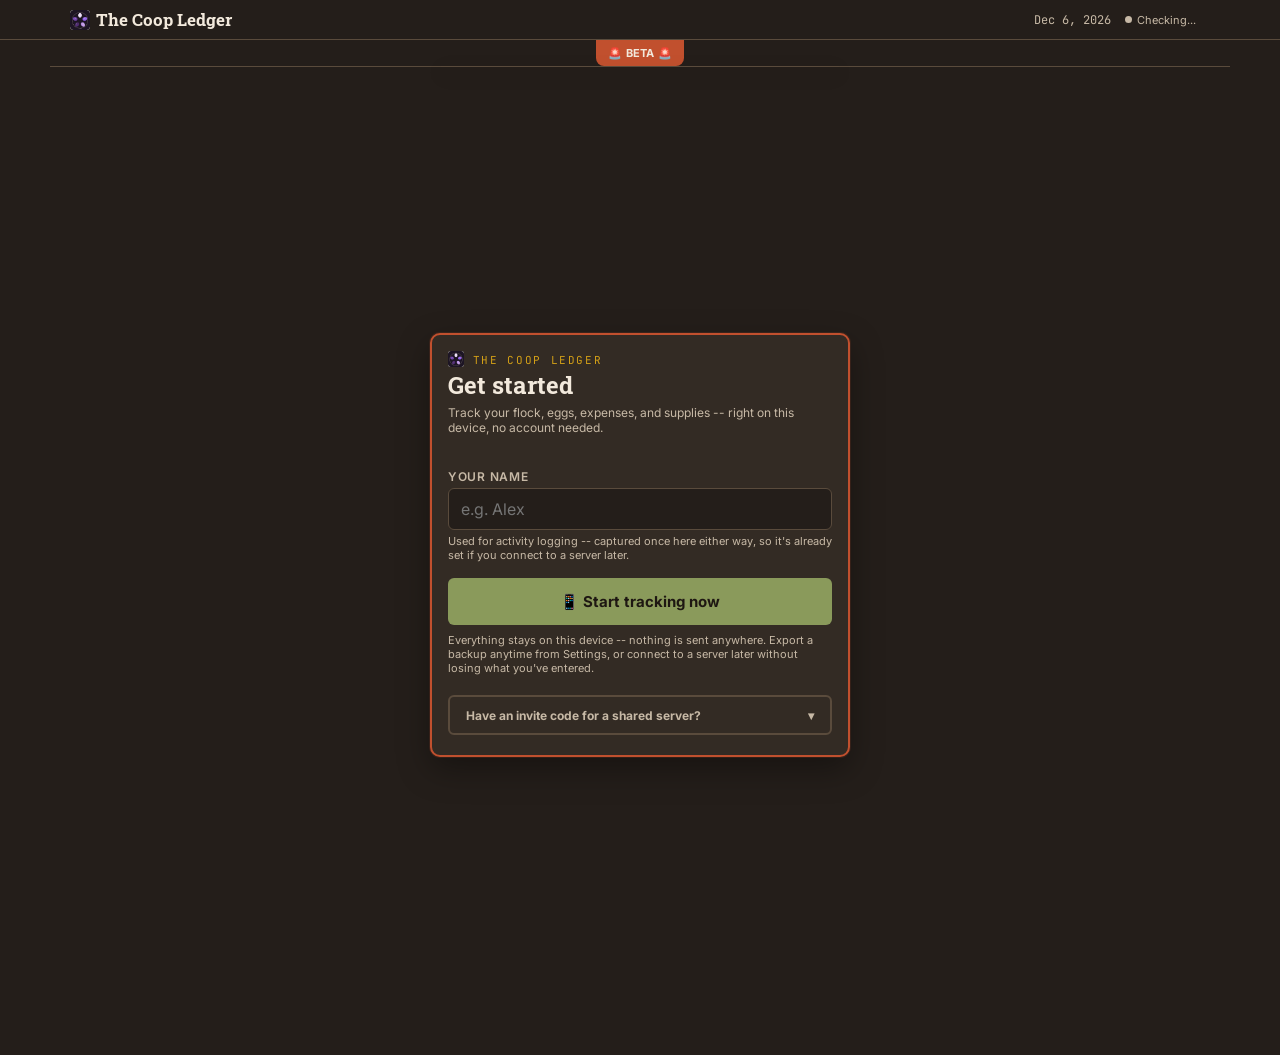
==== static/index.html @ 783aad8e "Logo Change" ====
<!DOCTYPE html>
<html lang="en">
<head>
<meta charset="UTF-8" />
<meta name="viewport" content="width=device-width, initial-scale=1.0, viewport-fit=cover" />
<title>The Coop Ledger</title>
<link rel="manifest" href="manifest.json">
<meta name="theme-color" content="#241E1A">
<meta name="mobile-web-app-capable" content="yes">
<meta name="apple-mobile-web-app-capable" content="yes">
<meta name="apple-mobile-web-app-status-bar-style" content="black-translucent">
<meta name="apple-mobile-web-app-title" content="Coop Ledger">
<link rel="apple-touch-icon" href="icon-192.png">
<link rel="icon" href="icon-192.png">
<link rel="preconnect" href="https://fonts.googleapis.com">
<link href="https://fonts.googleapis.com/css2?family=Roboto+Slab:wght@500;700&family=Inter:wght@400;500;600;700&family=JetBrains+Mono:wght@500;700&display=swap" rel="stylesheet">
<link rel="stylesheet" href="style.css" />
</head>
<body>
  <div class="sticky-header-group">
    <div class="sticky-header-bar">
      <div class="sticky-header-inner">
        <h1 class="sticky-header-title"><img src="logo-inline.png" alt="" width="20" height="20" style="border-radius:4px;vertical-align:-4px;margin-right:2px"> The Coop Ledger</h1>
        <div class="sticky-header-right">
          <div id="todayDate" class="today"></div>
          <div id="connIndicator" class="conn-indicator"><span class="conn-dot"></span><span id="connLabel">Checking...</span></div>
          <div id="syncIndicator" class="sync-indicator" style="display:none"></div>
          <div id="undoRedoSlot"></div>
        </div>
      </div>
    </div>
    <div id="statusBannerSlot"></div>
  </div>
  <div class="wrap">
    <div class="coop-banner">
      <span id="coopHeaderName" class="coop-banner-name">🐔 No coop selected</span>
      <span class="eyebrow" id="eyebrowText"></span>
    </div>

    <nav class="tabs" id="tabs">
      <button data-tab="dashboard" class="tab active"><span class="tab-icon">🐔</span><span class="tab-label">Coop</span></button>
      <button data-tab="flock" class="tab"><span class="tab-icon">🪶</span><span class="tab-label">Flock</span></button>
      <button data-tab="eggs" class="tab"><span class="tab-icon">🥚</span><span class="tab-label">Eggs</span></button>
      <button data-tab="bedding" class="tab"><span class="tab-icon">📦</span><span class="tab-label">Supply</span></button>
      <button data-tab="expenses" class="tab"><span class="tab-icon">💰</span><span class="tab-label">Finances</span></button>
      <button data-tab="settings" class="tab"><span class="tab-icon">⚙️</span><span class="tab-label">Settings</span></button>
    </nav>

    <nav class="settings-subnav" id="settingsSubNav"></nav>

    <main id="panel-dashboard" class="panel"></main>
    <main id="panel-flock" class="panel" style="display:none"></main>
    <main id="panel-eggs" class="panel" style="display:none"></main>
    <main id="panel-expenses" class="panel" style="display:none"></main>
    <main id="panel-bedding" class="panel" style="display:none"></main>
    <main id="panel-settings" class="panel" style="display:none"></main>
  </div>

  <script src="vendor/chart.umd.js"></script>
  <script src="vendor/jszip.min.js"></script>
  <script src="app.js"></script>
</body>
</html>
---- static/style.css ----
:root {
  --bg: #241E1A;
  --surface: #332B24;
  --surface-raised: #3D342B;
  --border: #5A4B3C;
  --text: #F2E9DC;
  --text-dim: #C7B9A6;
  --rust: #C1502E;
  --gold: #D4A017;
  --sage: #8A9A5B;
  --slate: #7A8FA6;
  --danger: #B84C3E;
}

* { box-sizing: border-box; }

body {
  margin: 0;
  background: var(--bg);
  color: var(--text);
  font-family: 'Inter', sans-serif;
}

.wrap { max-width: 1180px; margin: 0 auto; padding: 28px 20px 60px; }

.sticky-header-group { position: sticky; top: 0; z-index: 500; }
.sticky-header-bar {
  background: var(--bg); border-bottom: 1px solid var(--border);
}
.sticky-header-inner {
  max-width: 1180px; margin: 0 auto; padding: 8px 20px;
  display: flex; align-items: center; justify-content: space-between; flex-wrap: wrap; gap: 8px 16px;
}
h1 { font-family: 'Roboto Slab', serif; font-weight: 700; margin: 0; }
.sticky-header-title { font-family: 'Roboto Slab', serif; font-size: 17px; font-weight: 700; margin: 0; }
.sticky-header-right { display: flex; align-items: center; gap: 14px; flex-wrap: wrap; }
.eyebrow { font-family: 'JetBrains Mono', monospace; font-size: 11px; letter-spacing: 0.15em; color: var(--gold); text-transform: uppercase; }
.today { font-family: 'JetBrains Mono', monospace; font-size: 12px; color: var(--text-dim); }
.conn-indicator { display: flex; align-items: center; gap: 5px; font-size: 11px; color: var(--text-dim); }
.conn-dot { width: 7px; height: 7px; border-radius: 50%; background: var(--text-dim); transition: background-color 0.2s; }
.conn-dot.online { background: var(--sage); }
.conn-dot.offline { background: var(--rust); }
.conn-dot.local { background: var(--slate); }
.coop-banner { display: flex; align-items: baseline; gap: 10px; flex-wrap: wrap; margin-bottom: 22px; }
.coop-banner-name { font-family: 'Roboto Slab', serif; font-size: 22px; font-weight: 700; color: var(--gold); }
.coop-pill {
  background: var(--surface); border: 1px solid var(--border); color: var(--text);
  font-family: 'JetBrains Mono', monospace; font-size: 12px; font-weight: 600;
  padding: 6px 12px; border-radius: 20px;
}
.coop-card { background: var(--surface); border: 1px solid var(--border); border-radius: 10px; padding: 16px; }
.coop-card.active { border-color: var(--rust); }

.tabs { display: flex; gap: 6px; margin-bottom: 22px; border-bottom: 1px solid var(--border); flex-wrap: wrap; }
.tab {
  background: transparent; border: none; border-bottom: 3px solid transparent;
  color: var(--text-dim); padding: 10px 16px; font-size: 13px; font-weight: 600;
  cursor: pointer; border-radius: 6px 6px 0 0; font-family: 'Inter', sans-serif;
  display: flex; align-items: center; gap: 6px;
}
.tab-icon { font-size: 15px; line-height: 1; }
.tab.active { background: var(--surface); color: var(--text); border-bottom: 3px solid var(--rust); }

/* Mobile only: turn the tab bar into a fixed bottom nav, native-app style.
   Desktop layout above is untouched. */
@media (max-width: 700px) {
  .wrap { padding-bottom: 100px; } /* keep content clear of the fixed bar */

  .tabs {
    position: fixed;
    left: 0; right: 0; bottom: 0;
    margin-bottom: 0;
    background: var(--surface);
    border-bottom: none;
    border-top: 1px solid var(--border);
    box-shadow: 0 -4px 12px rgba(0,0,0,0.35);
    padding: 8px 4px calc(8px + env(safe-area-inset-bottom));
    gap: 2px;
    z-index: 50;
    justify-content: space-between;
  }

  .tab {
    flex: 1 1 0;
    min-width: 0;
    min-height: 60px;
    border-bottom: none;
    border-radius: 10px;
    padding: 10px 4px;
    flex-direction: column;
    gap: 4px;
    font-size: 10px;
    font-weight: 600;
  }
  .tab-icon { font-size: 22px; }
  .tab.active {
    background: var(--surface-raised);
    border-bottom: none;
    border-top: 3px solid var(--rust);
    color: var(--gold);
  }
  .tab.active .tab-icon { transform: scale(1.08); }

  /* Sub-navs (Coop/Flock/Eggs) stack directly above the main tab bar,
     matching Settings' own sub-nav positioning exactly -- same bottom
     offset, same horizontal-scroll-instead-of-wrap handling, so labels
     like "Year Review" or "All-Time Stats" scroll rather than wrapping to
     a second line and throwing off the fixed height. Compound selector
     (not just .sub-nav-fixed) so this reliably wins over .range-select's
     own base rules regardless of source order -- same specificity, and
     .range-select happens to be defined later in this file, so without
     this the base flex-wrap:wrap and margin-bottom:14px would win instead. */
  .range-select.sub-nav-fixed {
    position: fixed;
    left: 0; right: 0;
    bottom: calc(76px + env(safe-area-inset-bottom));
    margin-bottom: 0;
    background: var(--surface);
    border-top: 1px solid var(--border);
    border-bottom: 1px solid var(--border);
    padding: 12px 10px;
    z-index: 48;
    flex-wrap: nowrap;
    overflow-x: auto;
    -webkit-overflow-scrolling: touch;
  }
}

.card {
  background: var(--surface); border: 1px solid var(--border); border-radius: 10px; padding: 16px;
}
.card-title { font-family: 'Roboto Slab', serif; font-size: 15px; font-weight: 700; margin-bottom: 10px; }

.grid-stats { display: grid; grid-template-columns: repeat(auto-fit, minmax(160px, 1fr)); gap: 12px; }
.grid-stats-2 { display: grid; grid-template-columns: repeat(2, 1fr); gap: 10px; }
.grid-stats-3 { display: grid; grid-template-columns: repeat(3, 1fr); gap: 12px; }
@media (max-width: 640px) { .grid-stats-3 { grid-template-columns: 1fr; } }
@media (max-width: 360px) { .grid-stats-2 { gap: 6px; } .grid-stats-2 .stat { padding: 12px 10px; } }
.grid-2 { display: grid; grid-template-columns: 1.4fr 1fr; gap: 16px; align-items: start; }
.grid-form { display: grid; grid-template-columns: repeat(auto-fit, minmax(140px,1fr)); gap: 12px; }

@media (max-width: 800px) { .grid-2 { grid-template-columns: 1fr; } }

.chart-grid { display: grid; grid-template-columns: repeat(auto-fit, minmax(340px, 1fr)); gap: 16px; align-items: start; }
.chart-box { position: relative; height: 260px; }
.chart-box canvas { width: 100% !important; height: 100% !important; }

.stat {
  background: var(--surface); border: 1px solid var(--border); border-radius: 10px;
  padding: 16px 18px; display: flex; flex-direction: column; gap: 6px; min-width: 0;
  border-left: 4px solid var(--rust);
}
.stat.tone-gold { border-left-color: var(--gold); }
.stat.tone-sage { border-left-color: var(--sage); }
.stat.tone-slate { border-left-color: var(--slate); }
.stat.tone-rust { border-left-color: var(--rust); }
.stat-label { color: var(--text-dim); font-size: 12px; text-transform: uppercase; letter-spacing: 0.08em; }
.stat-value { font-family: 'Roboto Slab', serif; font-size: 26px; font-weight: 700; color: var(--text); line-height: 1; }
.stat-sub { font-size: 12px; color: var(--text-dim); }

.stamp {
  display: inline-block; border: 2px solid var(--sage); color: var(--sage); border-radius: 4px;
  padding: 1px 8px; font-family: 'JetBrains Mono', monospace; font-size: 10px; font-weight: 700;
  letter-spacing: 0.12em; text-transform: uppercase; transform: rotate(-2deg); white-space: nowrap;
}
.stamp.tone-rust { border-color: var(--rust); color: var(--rust); }
.stamp.tone-gold { border-color: var(--gold); color: var(--gold); }
.stamp.tone-slate { border-color: var(--slate); color: var(--slate); }
.stamp.tone-danger { border-color: var(--danger); color: var(--danger); }
.stamp-lg { font-size: 14px; padding: 3px 10px; border-width: 2px; }

.range-select { display: flex; gap: 6px; margin-bottom: 14px; flex-wrap: wrap; }
.range-btn {
  background: var(--surface); border: 1px solid var(--border); color: var(--text-dim);
  padding: 6px 12px; border-radius: 6px; font-size: 12px; cursor: pointer; font-family: 'Inter', sans-serif;
}
.range-btn.active { background: var(--rust); color: #F2E9DC; border-color: var(--rust); font-weight: 700; }

.pill-btn {
  background: var(--surface); border: 1px solid var(--border); color: var(--text);
  padding: 6px 12px; border-radius: 20px; font-size: 12px; cursor: pointer; font-family: 'Inter', sans-serif;
}
.pill-btn:hover { border-color: var(--gold); }
.pill-btn-new { border-style: dashed; color: var(--text-dim); }

.settings-subnav { display: none; gap: 6px; flex-wrap: wrap; margin-bottom: 18px; }
.settings-subnav.visible { display: flex; }
@media (max-width: 700px) {
  .settings-subnav.visible {
    position: fixed;
    left: 0; right: 0;
    bottom: calc(76px + env(safe-area-inset-bottom));
    background: var(--surface);
    border-top: 1px solid var(--border);
    padding: 12px 10px;
    margin-bottom: 0;
    z-index: 48;
    flex-wrap: nowrap;
    overflow-x: auto;
    -webkit-overflow-scrolling: touch;
  }
  .wrap.subnav-open { padding-bottom: 160px; }
}

.coop-icon-select { font-size: 20px; background: var(--surface); border: 1px solid var(--border); border-radius: 6px; padding: 2px 4px; cursor: pointer; }

.form-block { background: var(--surface-raised); border: 1px solid var(--border); border-radius: 10px; padding: 16px; margin-bottom: 16px; }
/* Modal form footers (Save/Delete row): a dashed divider plus real
   breathing room, so it reads as a distinct action area rather than just
   wherever the last field happened to end. */
.modal-actions { display: flex; gap: 8px; flex-wrap: wrap; justify-content: center; margin-top: 20px; padding-top: 16px; border-top: 2px dashed var(--border); }
.photo-crop-frame {
  width: 100%; max-width: 320px; margin: 0 auto; border-radius: 10px;
  border: 2px solid var(--border); background-size: cover; background-repeat: no-repeat;
  cursor: grab; touch-action: none; user-select: none;
}
.photo-crop-frame.dragging { cursor: grabbing; border-color: var(--gold); }
.progress-bar-track { width: 100%; height: 10px; border-radius: 5px; background: var(--bg); border: 1px solid var(--border); overflow: hidden; }
.progress-bar-fill { height: 100%; background: linear-gradient(90deg, var(--rust), var(--gold)); transition: width 0.2s ease; border-radius: 5px; }
.form-head { display: flex; justify-content: space-between; margin-bottom: 12px; font-weight: 700; font-family: 'Roboto Slab', serif; }

label.field { display: flex; flex-direction: column; gap: 4px; font-size: 12px; color: var(--text-dim); }
label.field span { text-transform: uppercase; letter-spacing: 0.06em; font-weight: 600; line-height: 1.3; min-height: 2.6em; display: flex; align-items: flex-end; }
input, select, textarea {
  background: var(--bg); border: 1px solid var(--border); border-radius: 6px; padding: 10px 12px;
  color: var(--text); font-size: 16px; font-family: 'Inter', sans-serif; outline: none; width: 100%;
}
textarea { min-height: 60px; resize: vertical; }
input[type="range"] {
  -webkit-appearance: none; appearance: none;
  width: 100%; height: 6px; border-radius: 3px;
  background: var(--border); outline: none; cursor: pointer; margin: 10px 0;
}
input[type="range"]::-webkit-slider-thumb {
  -webkit-appearance: none; appearance: none;
  width: 22px; height: 22px; border-radius: 50%;
  background: var(--gold); cursor: pointer; border: 2px solid #1E1712;
  box-shadow: 0 1px 4px rgba(0,0,0,0.4);
}
input[type="range"]::-moz-range-thumb {
  width: 22px; height: 22px; border-radius: 50%;
  background: var(--gold); cursor: pointer; border: 2px solid #1E1712;
  box-shadow: 0 1px 4px rgba(0,0,0,0.4);
}
input[type="range"]::-moz-range-track { background: var(--border); height: 6px; border-radius: 3px; }

.btn {
  background: var(--gold); color: #1E1712; border: 2px solid transparent; border-radius: 6px; padding: 10px 16px;
  font-size: 13px; font-weight: 700; cursor: pointer; display: inline-flex; align-items: center; gap: 6px;
  font-family: 'Inter', sans-serif; min-height: 40px; transition: border-color 0.15s, filter 0.1s;
}
/* Gold-on-gold would make hover/click borders invisible, so gold buttons get
   their own feedback: a warm cream border on hover, a darkening dip on click. */
.btn:hover { border-color: #F2E9DC; }
.btn:active { filter: brightness(0.8); }
.btn:disabled { opacity: 0.4; cursor: not-allowed; filter: none; }
.btn.ghost { background: transparent; color: var(--text-dim); border: 2px solid var(--border); }
.btn.ghost:hover { border-color: var(--gold); color: var(--text); }
.btn.ghost:active { background: var(--gold); color: #1E1712; border-color: var(--gold); }
.btn.small { padding: 8px 12px; font-size: 12px; min-height: 34px; }

/* Semantic button colors: gold (default, above) = add something new; sage =
   confirm/save; rust = close/cancel/delete. Text color is chosen per
   background for contrast, not uniformly -- white reads well on rust, but
   fails contrast on gold/sage (both too light for white text to sit on). */
.btn-confirm { background: var(--sage); color: #1E1712; }
.btn-confirm:hover { border-color: var(--gold); }
.btn-confirm:active { background: var(--gold); }
.btn-close { background: var(--rust); color: #F2E9DC; }
.btn-close:hover { border-color: var(--gold); }
.btn-close:active { background: var(--gold); color: #1E1712; }

.icon-btn { background: transparent; border: 2px solid transparent; cursor: pointer; color: var(--text-dim); padding: 8px 10px; border-radius: 4px; font-size: 15px; min-width: 38px; min-height: 38px; }
.icon-btn:disabled { opacity: 0.3; cursor: not-allowed; }
.icon-btn:hover { color: var(--text); background: #5A4B3C55; border-color: var(--gold); }
.icon-btn:active { background: var(--gold); color: #1E1712; }
.icon-btn-close { background: var(--rust); color: #F2E9DC; }
.icon-btn-close:hover { border-color: var(--gold); }
.icon-btn-close:active { background: var(--gold); color: #1E1712; }

/* Finance period nav: compact selects instead of the global
   input/select/textarea width:100% default, and a visibly-bordered
   variant of .icon-btn so prev/next don't look like empty space until
   hovered -- scoped here rather than changed on .icon-btn itself, since
   that class is also used elsewhere as a deliberately subtle inline
   action (delete/edit icons, etc). */
.period-select { width: auto; min-width: 62px; max-width: 92px; padding: 8px 8px; font-size: 14px; }
.icon-btn-period { border-color: var(--border); background: var(--surface-raised); }
.icon-btn-period:hover { border-color: var(--gold); }

.confirm-overlay {
  position: fixed; inset: 0; background: rgba(0,0,0,0.6); z-index: 1000;
  display: flex; align-items: center; justify-content: center; padding: 20px;
}
.confirm-modal {
  background: var(--surface-raised); border: 1px solid var(--border); border-radius: 10px;
  padding: 20px; max-width: 380px; width: 100%; box-shadow: 0 10px 40px rgba(0,0,0,0.5);
}
.confirm-message { font-size: 14px; color: var(--text); margin-bottom: 18px; line-height: 1.5; }
.confirm-actions { display: flex; gap: 8px; justify-content: flex-end; }

.toast-container {
  position: fixed; top: 16px; left: 50%; transform: translateX(-50%); z-index: 2000;
  display: flex; flex-direction: column; gap: 8px; align-items: center;
  pointer-events: none; max-width: calc(100vw - 32px);
}
.toast {
  background: var(--surface-raised); border-left: 4px solid var(--slate); color: var(--text);
  padding: 12px 16px; border-radius: 8px; font-size: 13px; font-weight: 600;
  box-shadow: 0 6px 20px rgba(0,0,0,0.45); opacity: 0; transform: translateY(-10px);
  transition: opacity 0.25s ease, transform 0.25s ease; max-width: 300px;
}
.toast-visible { opacity: 1; transform: translateY(0); }
.toast-create { border-left-color: var(--sage); }
.toast-update { border-left-color: var(--slate); }
.toast-delete { border-left-color: var(--rust); }

.install-banner {
  background: var(--surface-raised); border: 1px solid var(--gold); border-radius: 10px;
  padding: 12px 14px; margin-bottom: 16px; display: flex; align-items: center; justify-content: space-between;
  gap: 10px; font-size: 13px; flex-wrap: wrap;
}

table { border-collapse: collapse; width: 100%; }
th { text-align: left; font-size: 11px; text-transform: uppercase; letter-spacing: 0.07em; color: var(--text-dim); padding: 8px 10px; border-bottom: 1px solid var(--border); }
td { padding: 10px; border-bottom: 1px solid #5A4B3C30; font-size: 13px; }
tr:hover td { background: var(--surface-raised); }
.group-row td { background: #3D342B55; border-bottom: 1px solid var(--border); }
.group-row:hover td { background: var(--surface-raised); }
.nested-row td { background: transparent; }
.nested-row:hover td { background: var(--surface-raised); }

.table-wrap { background: var(--surface); border: 1px solid var(--border); border-radius: 10px; overflow: auto; }

.flock-section-header { font-family: 'Roboto Slab', serif; font-weight: 700; font-size: 15px; margin: 4px 0 2px; grid-column: 1 / -1; }
.flock-grid { display: grid; grid-template-columns: repeat(auto-fill, minmax(175px, 1fr)); gap: 12px; margin-bottom: 18px; }
.flock-card {
  background: var(--surface); border: 1px solid var(--border); border-radius: 10px; overflow: hidden;
  cursor: pointer; position: relative; display: flex; flex-direction: column;
}
.flock-card.custom-color { border-width: 3px; }
.flock-card-group-open { border-color: var(--gold) !important; box-shadow: 0 0 0 2px color-mix(in srgb, var(--gold) 35%, transparent), 0 0 14px color-mix(in srgb, var(--gold) 45%, transparent); }
.flock-card.selected { outline: 2px solid var(--rust); }
.flock-card-photo { position: relative; width: 100%; aspect-ratio: 1 / 1; background: var(--surface-raised); display: flex; align-items: center; justify-content: center; font-size: 30px; overflow: hidden; }
.flock-card-photo img { width: 100%; height: 100%; object-fit: cover; }
.flock-card-status-badge {
  position: absolute; top: 6px; right: 6px; z-index: 2; transform: rotate(3deg);
  box-shadow: 0 2px 5px rgba(0,0,0,0.4);
}
.flock-card-countdown-badge {
  position: absolute; bottom: 6px; left: 50%; transform: translateX(-50%) rotate(-2deg); z-index: 2;
}
.flock-card-countdown-badge .stamp { box-shadow: 0 2px 5px rgba(0,0,0,0.4); }
.stamp.stamp-on-photo.tone-sage { background: var(--sage); color: #1E1712; border-color: #1E1712; }
.stamp.stamp-on-photo.tone-rust { background: var(--rust); color: #F2E9DC; border-color: #F2E9DC; }
.stamp.stamp-on-photo.tone-gold { background: var(--gold); color: #1E1712; border-color: #1E1712; }
.stamp.stamp-on-photo.tone-slate { background: var(--slate); color: #1E1712; border-color: #1E1712; }
.stamp.stamp-on-photo.tone-danger { background: var(--danger); color: #F2E9DC; border-color: #F2E9DC; }
.flock-card-harvest-badge {
  position: absolute; bottom: 0; left: 0; right: 0; z-index: 2;
  background: rgba(30,23,18,0.72); color: #F2E9DC; font-size: 10px; font-weight: 700;
  text-align: center; padding: 3px 4px; letter-spacing: 0.03em;
}
.flock-card-check { position: absolute; top: 6px; left: 6px; width: 20px; height: 20px; z-index: 2; }
.card-selected { outline: 3px solid var(--gold); outline-offset: -1px; }
.list-card-check { flex: 0 0 auto; width: 20px; height: 20px; margin-top: 2px; cursor: pointer; }
.egg-grid { display: flex; flex-wrap: wrap; gap: 8px; margin-top: 10px; }
.egg-tile {
  width: 46px; height: 46px; border-radius: 50%; border: 1px solid var(--border);
  font-size: 22px; display: flex; align-items: center; justify-content: center;
  cursor: pointer; padding: 0; transition: transform 0.1s;
}
.egg-tile:hover { transform: scale(1.1); }
.flock-group-badge { position: absolute; bottom: 6px; right: 6px; z-index: 2; transform: rotate(3deg); }
.flock-card-info { padding: 8px 10px; display: flex; flex-direction: column; align-items: center; text-align: center; gap: 3px; flex: 1; }
.flock-card-name { font-family: 'Roboto Slab', serif; font-weight: 700; font-size: 16px; white-space: nowrap; overflow: hidden; text-overflow: ellipsis; max-width: 100%; color: var(--text); }
.flock-card-name-ribbon {
  display: block; width: calc(100% + 20px);
  margin: 0 -10px 4px; padding: 6px 10px;
  box-sizing: border-box; text-align: center;
}
.flock-card-breed { font-size: 11px; color: var(--gold); font-weight: 600; white-space: nowrap; overflow: hidden; text-overflow: ellipsis; max-width: 100%; }
.flock-card-sub { font-size: 11px; color: var(--text-dim); white-space: nowrap; overflow: hidden; text-overflow: ellipsis; max-width: 100%; }
.flock-card-actions { display: flex; justify-content: flex-end; gap: 2px; padding: 0 4px 4px; }

.list-stack { display: flex; flex-direction: column; gap: 8px; }
.list-stack-timeline { position: relative; padding-right: 104px; margin-right: 4px; }
.list-stack-timeline::before {
  content: ""; position: absolute; top: 0; bottom: 0; right: 86px; border-right: 2px dotted var(--border);
}
.list-stack-timeline .list-card { position: relative; }
.list-stack-timeline .list-card::before {
  content: ""; position: absolute; right: -16px; top: 50%; transform: translateY(-50%); width: 8px; height: 8px; border-radius: 50%;
  background: var(--gold); border: 2px solid var(--bg);
}
.timeline-total {
  position: absolute; right: -100px; top: 50%; transform: translateY(-50%) rotate(-2deg); width: 76px; text-align: center;
  display: inline-block; border: 2px solid var(--gold); border-radius: 4px; padding: 2px 4px; box-sizing: border-box;
  font-family: 'JetBrains Mono', monospace; font-size: 12px; font-weight: 700; color: var(--gold);
  white-space: nowrap; overflow: hidden; text-overflow: ellipsis;
}

.supply-columns { display: grid; grid-template-columns: 1fr 1fr; gap: 24px; align-items: start; }
@media (max-width: 640px) { .supply-columns { grid-template-columns: 1fr; gap: 22px; } }
.supply-grid { display: flex; flex-direction: column; gap: 8px; margin-bottom: 18px; }
.supply-card { background: var(--surface); border: 1px solid var(--border); border-radius: 10px; overflow: hidden; display: flex; flex-direction: column; padding: 12px 14px 10px; gap: 4px; position: relative; }
.supply-card-check { position: absolute; top: 6px; left: 6px; width: 20px; height: 20px; z-index: 3; }
.supply-card-header-bar {
  display: block; width: calc(100% + 28px);
  margin: -12px -14px 4px; padding: 8px 14px 6px;
  box-sizing: border-box; text-align: center; border-radius: 9px 9px 0 0;
}
.supply-card-header-name { font-family: 'Roboto Slab', serif; font-weight: 700; font-size: 14px; white-space: nowrap; overflow: hidden; text-overflow: ellipsis; padding: 0 30px; box-sizing: border-box; }
.supply-card-header-sub { font-size: 11px; font-weight: 600; opacity: 0.85; margin-top: 1px; white-space: nowrap; overflow: hidden; text-overflow: ellipsis; padding: 0 30px; box-sizing: border-box; }
.supply-bag-visual {
  width: 100%; aspect-ratio: 3 / 4; position: relative; margin: 6px 0;
  background: var(--bg); border: 2px solid var(--border); border-radius: 8px;
  overflow: hidden; cursor: pointer;
}
/* Photo bags: full color where product remains, greyscale + red diagonal
   dashes where it's been used up -- the reverse of dashing the whole
   thing regardless of how full it is. Three stacked layers rather than
   one, because a CSS filter on an element also grayscales its children
   with no way to opt a child back out of it -- so the greyscale photo,
   the dash pattern, and the full-color reveal all need to be independent
   siblings, not nested. */
.supply-bag-grey-base {
  position: absolute; inset: 0;
  background-size: cover; background-position: center;
  filter: grayscale(100%);
}
.supply-bag-dash-overlay {
  position: absolute; inset: 0; opacity: 0.6;
  background-image: repeating-linear-gradient(135deg, var(--rust) 0px, var(--rust) 2px, transparent 2px, transparent 9px);
}
.supply-bag-color-reveal {
  position: absolute; inset: 0;
  background-size: cover; background-position: center;
  transition: clip-path 0.35s ease;
}
.supply-mini-bag-grid { display: grid; grid-template-columns: repeat(2, 1fr); gap: 8px; margin: 10px 0; padding: 0 6px; cursor: pointer; }
.supply-mini-bag {
  width: 100%; aspect-ratio: 3 / 4; position: relative;
  border-radius: 6px; border: 1px solid rgba(0,0,0,0.25);
}
.supply-mini-bag-more { grid-column: 1 / -1; text-align: center; font-size: 12px; font-weight: 700; color: var(--text-dim); margin-top: 2px; }
.supply-bag-fill { position: absolute; bottom: 0; left: 0; right: 0; transition: height 0.35s ease, background-color 0.35s ease, border-color 0.35s ease; }
.supply-card-meta { font-size: 11px; }
.supply-status-label { font-size: 11px; font-weight: 700; text-transform: uppercase; letter-spacing: 0.08em; margin-bottom: 2px; }
.fullness-pills { display: flex; gap: 4px; }
.fullness-pill {
  width: 28px; height: 28px; border-radius: 50%; border: 1px solid var(--border);
  background: var(--surface-raised); color: var(--text-dim); font-size: 14px; line-height: 1;
  display: flex; align-items: center; justify-content: center; cursor: pointer; padding: 0;
  transition: transform 0.12s ease, background-color 0.12s ease, color 0.12s ease;
}
.fullness-pill:active { transform: scale(0.88); }
.fullness-pill.active { background: var(--pill-tone); color: #1E1712; border-color: var(--pill-tone); font-weight: 700; }
@media (hover: hover) { .fullness-pill:not(.active):hover { border-color: var(--pill-tone); color: var(--text); } }
.supply-stamp-row { text-align: center; margin: 2px 0; }
.supply-card-footer { display: flex; justify-content: space-between; align-items: center; margin-top: 4px; }
.product-picker-row { display: flex; gap: 8px; overflow-x: auto; padding: 4px 2px 8px; align-items: flex-start; }
.product-brand-group { border: 2px dotted var(--border); border-radius: 8px; padding: 6px; flex: 0 0 auto; }
.product-brand-group-label { font-size: 10px; font-weight: 700; text-transform: uppercase; letter-spacing: 0.05em; color: var(--text-dim); margin-bottom: 4px; text-align: center; white-space: nowrap; }
.product-brand-group-items { display: flex; gap: 8px; }
.product-picker-item { flex: 0 0 auto; width: 104px; cursor: pointer; text-align: center; border: 2px solid transparent; border-radius: 8px; padding: 3px; box-sizing: border-box; position: relative; }
.product-picker-item.selected { border-color: var(--gold); background: color-mix(in srgb, var(--gold) 12%, transparent); }
.product-picker-remove {
  position: absolute; top: -4px; right: -4px; width: 16px; height: 16px; border-radius: 50%;
  background: var(--danger); color: #F2E9DC; font-size: 10px; line-height: 16px; text-align: center;
  cursor: pointer; z-index: 2;
}
.product-picker-edit {
  position: absolute; top: -4px; left: -4px; width: 16px; height: 16px; border-radius: 50%;
  background: var(--slate); color: #F2E9DC; font-size: 9px; line-height: 16px; text-align: center;
  cursor: pointer; z-index: 2;
}
.product-picker-thumb { width: 56px; height: 56px; border-radius: 6px; overflow: hidden; background: var(--surface-raised); display: flex; align-items: center; justify-content: center; font-size: 22px; margin: 0 auto; }
.product-picker-thumb img { width: 100%; height: 100%; object-fit: cover; }
.product-picker-label { font-size: 10.5px; margin-top: 3px; line-height: 1.25; white-space: normal; }
.product-picker-new { flex: 0 0 auto; width: 84px; cursor: pointer; text-align: center; }
.product-picker-new .product-picker-thumb { border: 2px dashed var(--border); background: transparent; color: var(--text-dim); }
.supply-open-one-btn {
  position: relative; overflow: hidden; width: 100%; margin-top: 8px;
  padding: 10px 12px; text-align: center; cursor: pointer; box-sizing: border-box;
  background: var(--surface-raised); border: 2px dashed var(--border); border-radius: 6px;
  font-weight: 700; color: var(--text); font-family: 'Roboto Slab', serif; font-size: 13px;
  transition: border-color 0.2s ease;
}
.supply-open-one-btn:hover { border-color: var(--gold); }
.supply-open-one-btn::before {
  /* folded-corner "dog-ear" in the top-right, using the classic diagonal border-triangle trick */
  content: ""; position: absolute; top: 0; right: 0; width: 0; height: 0;
  border-style: solid; border-width: 0 0 0 0;
  border-color: transparent var(--fold-color, var(--bg)) transparent transparent;
  filter: drop-shadow(-1px 1px 2px rgba(0,0,0,0.3));
  transition: border-width 0.25s ease;
}
.supply-open-one-btn:hover::before { border-width: 0 20px 20px 0; }
.supply-open-one-btn.tearing::before { animation: supplyTearFold 0.4s ease forwards; }
@keyframes supplyTearFold {
  0% { border-width: 0 20px 20px 0; }
  100% { border-width: 0 320px 320px 0; }
}
.list-card {
  background: var(--surface); border: 1px solid var(--border); border-radius: 10px;
  padding: 12px 14px; display: flex; align-items: flex-start; justify-content: space-between; gap: 10px;
}
.list-card.tone-rust { border-left: 4px solid var(--rust); }
.list-card.tone-gold { border-left: 4px solid var(--gold); }
.list-card.tone-sage { border-left: 4px solid var(--sage); }
.list-card.tone-slate { border-left: 4px solid var(--slate); }
.list-card.tone-danger { border-left: 4px solid var(--danger); }
.list-card-main { display: flex; flex-direction: column; gap: 6px; min-width: 0; flex: 1; }
.list-card-desc { font-size: 13px; overflow-wrap: anywhere; }
.list-card-side { display: flex; flex-direction: column; align-items: flex-end; gap: 6px; flex: 0 0 auto; }
.list-card-amount { font-family: 'JetBrains Mono', monospace; font-weight: 700; white-space: nowrap; text-align: right; }

.empty { color: var(--text-dim); font-size: 13px; padding: 30px 0; text-align: center; }
.note-box { background: var(--surface); border: 1px dashed var(--border); border-radius: 8px; padding: 10px 14px; font-size: 12px; color: var(--text-dim); }
.mono { font-family: 'JetBrains Mono', monospace; }
.dim { color: var(--text-dim); }
.section-gap { display: flex; flex-direction: column; gap: 22px; }
.toolbar { display: flex; justify-content: space-between; align-items: center; margin-bottom: 14px; flex-wrap: wrap; gap: 10px; }

#statusBannerSlot:not(:empty) {
  border-bottom: 1px solid var(--border);
  display: grid; grid-template-columns: 1fr auto 1fr; align-items: start; gap: 8px;
  max-width: 1180px; margin: 0 auto; padding: 0 20px;
}
.status-banner-inner { display: contents; }
.local-only-badge, .server-version-badge { grid-column: 1; justify-self: start; }
.beta-status-badge-wrap { grid-column: 2; justify-self: center; }

.local-only-badge {
  display: inline-flex; align-items: center; gap: 6px;
  background: var(--gold); color: #1E1712;
  font-size: 11px; font-weight: 700; line-height: 1.3;
  padding: 6px 12px; border-radius: 0 0 8px 8px;
  cursor: pointer;
}
.local-only-badge-overdue { background: var(--rust); color: #F2E9DC; animation: local-only-pulse 2.2s ease-in-out infinite; }
@keyframes local-only-pulse { 0%, 100% { box-shadow: 0 2px 6px rgba(0,0,0,0.3); } 50% { box-shadow: 0 2px 12px rgba(193,80,46,0.7); } }
.local-only-badge-sub {
  font-size: 9px; font-weight: 600; opacity: 0.8;
  text-transform: uppercase; letter-spacing: 0.03em;
}

.server-version-badge {
  display: inline-flex; align-items: center; gap: 6px;
  background: var(--rust); color: #F2E9DC;
  font-size: 11px; font-weight: 700; line-height: 1.3;
  padding: 6px 12px; border-radius: 0 0 8px 8px;
  cursor: pointer;
  animation: local-only-pulse 2.2s ease-in-out infinite;
}
.server-version-badge-sub {
  font-size: 9px; font-weight: 600; opacity: 0.85;
  text-transform: uppercase; letter-spacing: 0.03em;
}

.sync-indicator {
  display: flex; align-items: center; gap: 5px; font-size: 11px; color: var(--gold);
  font-family: 'JetBrains Mono', monospace;
}
.sync-indicator-spin { display: inline-block; animation: sync-spin 1s linear infinite; }
@keyframes sync-spin { from { transform: rotate(0deg); } to { transform: rotate(360deg); } }

.undo-redo-bar {
  display: flex; gap: 2px;
}
.undo-redo-bar button {
  background: transparent; border: none; color: var(--text); font-size: 17px;
  width: 30px; height: 30px; border-radius: 6px; cursor: pointer;
  display: flex; align-items: center; justify-content: center;
}
.undo-redo-bar button:hover:not(:disabled) { background: var(--surface); }
.undo-redo-bar button:disabled { color: var(--border); cursor: default; }

.photo-lightbox-overlay {
  position: fixed; inset: 0; background: rgba(0,0,0,0.85); z-index: 2000;
  display: flex; align-items: center; justify-content: center; padding: 24px;
  cursor: zoom-out;
}
.photo-lightbox-img { max-width: 100%; max-height: 100%; border-radius: 8px; box-shadow: 0 8px 32px rgba(0,0,0,0.5); cursor: default; }
.photo-lightbox-close { position: fixed; top: 16px; right: 16px; background: rgba(0,0,0,0.55); color: #F2E9DC; z-index: 2001; }
.photo-lightbox-reposition { position: fixed; top: 16px; right: 60px; background: rgba(0,0,0,0.55); color: #F2E9DC; z-index: 2001; }

/* ---------- shared modal / bottom sheet ---------- */

.modal-overlay {
  position: fixed; inset: 0; z-index: 1000;
  background: rgba(0,0,0,0.55);
  display: flex; align-items: flex-end; justify-content: center;
  opacity: 0; pointer-events: none; transition: opacity 0.25s ease;
}
.modal-overlay.open { opacity: 1; pointer-events: auto; }
.modal-panel {
  background: var(--surface); border: 1px solid var(--border); border-bottom: none;
  width: 100%; max-height: 88vh; overflow-y: auto; position: relative;
  border-radius: 16px 16px 0 0;
  padding: 26px 16px calc(20px + env(safe-area-inset-bottom));
  transform: translateY(100%);
  transition: transform 0.3s cubic-bezier(0.32, 0.72, 0, 1);
}
.modal-panel.modal-panel-large { max-height: 94vh; }
.modal-overlay.open .modal-panel { transform: translateY(0); }
/* Drag-handle indicator -- purely visual, there's no actual drag-to-dismiss
   gesture, but it signals "sheet" at a glance the way a close button alone
   doesn't on mobile. */
.modal-panel::before {
  content: ""; position: absolute; top: 10px; left: 50%; transform: translateX(-50%);
  width: 36px; height: 4px; background: var(--border); border-radius: 2px;
}
.modal-close {
  position: absolute; top: 10px; right: 10px; z-index: 2;
  background: var(--surface-raised); border: 1px solid var(--border); border-radius: 50%;
  width: 32px; height: 32px; display: flex; align-items: center; justify-content: center;
  cursor: pointer; color: var(--text-dim); font-size: 15px; padding: 0;
}
.modal-close:hover { color: var(--text); border-color: var(--gold); }
.modal-delete {
  position: absolute; top: 10px; right: 52px; z-index: 2;
  background: var(--surface-raised); border: 1px solid var(--border); border-radius: 50%;
  width: 32px; height: 32px; display: flex; align-items: center; justify-content: center;
  cursor: pointer; color: var(--rust); font-size: 14px; padding: 0;
}
.modal-delete:hover { background: var(--rust); color: #F2E9DC; border-color: var(--rust); }

@media (min-width: 720px) {
  /* Desktop gets a centered dialog with a fade + slight scale-in instead
     of a sheet sliding off the bottom of the screen -- a bottom sheet
     reads as a mobile-native pattern, and would look like an accident on
     a wide viewport rather than an intentional dialog. */
  .modal-overlay { align-items: center; }
  .modal-panel {
    max-width: 560px; max-height: 85vh; border: 1px solid var(--border); border-radius: 14px;
    padding: 24px; transform: translateY(10px) scale(0.97); opacity: 0;
    transition: transform 0.2s ease, opacity 0.2s ease;
  }
  .modal-panel.modal-panel-large { max-width: 820px; max-height: 92vh; }
  .modal-overlay.open .modal-panel { transform: translateY(0) scale(1); opacity: 1; }
  .modal-panel::before { display: none; }
}
@media (prefers-reduced-motion: reduce) {
  .modal-overlay, .modal-panel { transition: none; }
}

/* ---------- beta channel badge ---------- */

.beta-status-badge-wrap { position: relative; display: inline-flex; }
.beta-status-badge {
  display: inline-flex; align-items: center; gap: 6px;
  background: var(--rust); color: #F2E9DC; border: none; font: inherit;
  font-size: 11px; font-weight: 700; line-height: 1.3; letter-spacing: 0.02em;
  padding: 6px 12px; border-radius: 0 0 8px 8px;
  cursor: pointer; animation: local-only-pulse 2.2s ease-in-out infinite;
}
.beta-tab-panel {
  position: absolute; top: 100%; left: 50%; transform: translateX(-50%);
  max-height: 0; overflow: hidden; width: min(92vw, 400px); z-index: 500;
  background: var(--surface); border: 1px solid var(--border); border-top: none;
  border-radius: 0 0 10px 10px; box-shadow: 0 6px 18px rgba(0,0,0,0.4);
  transition: max-height 0.32s ease;
}
.beta-tab-panel.open { max-height: 320px; }
.beta-tab-panel-inner { padding: 14px 16px; font-size: 13px; color: var(--text-dim); line-height: 1.55; }
.beta-tab-panel-inner p { margin: 0 0 10px; }
.beta-tab-panel-inner p:last-child { margin-bottom: 0; }
.beta-tab-panel-inner strong { color: var(--text); }

/* ---------- notes: toolbar, color picker, markdown preview ---------- */

.btn.small.active { background: var(--gold); color: #1E1712; border-color: var(--gold); }
.note-toolbar { display: flex; gap: 6px; margin-bottom: 6px; flex-wrap: wrap; }
.note-toolbar-btn {
  background: var(--surface-raised); border: 1px solid var(--border); border-radius: 6px;
  color: var(--text-dim); font-size: 13px; padding: 5px 10px; cursor: pointer; min-width: 34px;
}
.note-toolbar-btn:hover { color: var(--text); border-color: var(--gold); }
.note-color-picker { display: flex; gap: 8px; margin-top: 4px; }
.note-color-swatch {
  width: 28px; height: 28px; border-radius: 50%; cursor: pointer; padding: 0;
  background: var(--swatch-color); border: 2px solid transparent; box-shadow: inset 0 0 0 1px var(--border);
}
.note-color-swatch.active { border-color: var(--text); }
.note-preview-box {
  min-height: 160px; max-height: 50vh; overflow-y: auto; padding: 10px 12px;
  background: var(--surface-raised); border: 1px solid var(--border); border-radius: 8px;
  font-size: 14px; line-height: 1.5;
}
.note-body-preview, .note-preview-box { overflow-wrap: anywhere; }
.note-checklist, .note-bullet-list { list-style: none; margin: 4px 0; padding: 0; }
.note-bullet-list { list-style: disc; padding-left: 20px; }
.note-bullet-list li { margin: 2px 0; }
.note-check-item { display: flex; align-items: flex-start; gap: 6px; margin: 2px 0; cursor: pointer; }
.note-check-item.checked { color: var(--text-dim); text-decoration: line-through; }
.note-check-box { flex: 0 0 auto; }
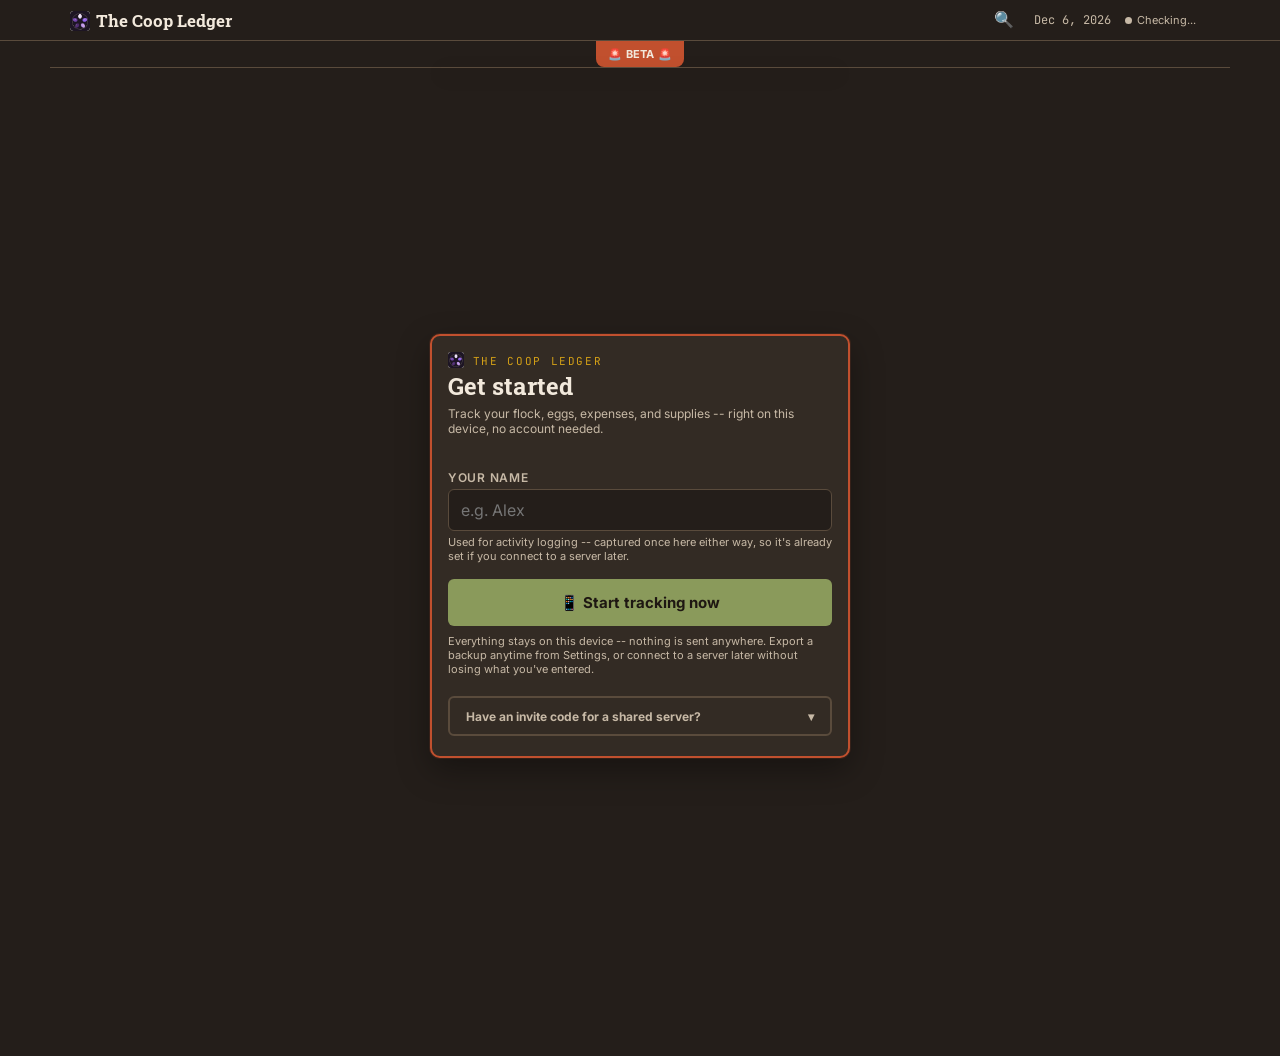
==== commit ef303a74: "universal search, auto SQL backups, red only and demo invite codes." ====
--- a/static/index.html
+++ b/static/index.html
@@ -22,6 +22,7 @@
       <div class="sticky-header-inner">
         <h1 class="sticky-header-title"><img src="logo-inline.png" alt="" width="20" height="20" style="border-radius:4px;vertical-align:-4px;margin-right:2px"> The Coop Ledger</h1>
         <div class="sticky-header-right">
+          <button id="globalSearchBtn" class="header-icon-btn" aria-label="Search" title="Search">🔍</button>
           <div id="todayDate" class="today"></div>
           <div id="connIndicator" class="conn-indicator"><span class="conn-dot"></span><span id="connLabel">Checking...</span></div>
           <div id="syncIndicator" class="sync-indicator" style="display:none"></div>
--- a/static/style.css
+++ b/static/style.css
@@ -37,6 +37,11 @@
 .eyebrow { font-family: 'JetBrains Mono', monospace; font-size: 11px; letter-spacing: 0.15em; color: var(--gold); text-transform: uppercase; }
 .today { font-family: 'JetBrains Mono', monospace; font-size: 12px; color: var(--text-dim); }
 .conn-indicator { display: flex; align-items: center; gap: 5px; font-size: 11px; color: var(--text-dim); }
+.header-icon-btn {
+  background: none; border: none; color: var(--text-dim); font-size: 16px; cursor: pointer;
+  padding: 4px 6px; border-radius: 6px; line-height: 1; display: flex; align-items: center;
+}
+.header-icon-btn:hover, .header-icon-btn:active { color: var(--gold); background: var(--surface-raised); }
 .conn-dot { width: 7px; height: 7px; border-radius: 50%; background: var(--text-dim); transition: background-color 0.2s; }
 .conn-dot.online { background: var(--sage); }
 .conn-dot.offline { background: var(--rust); }
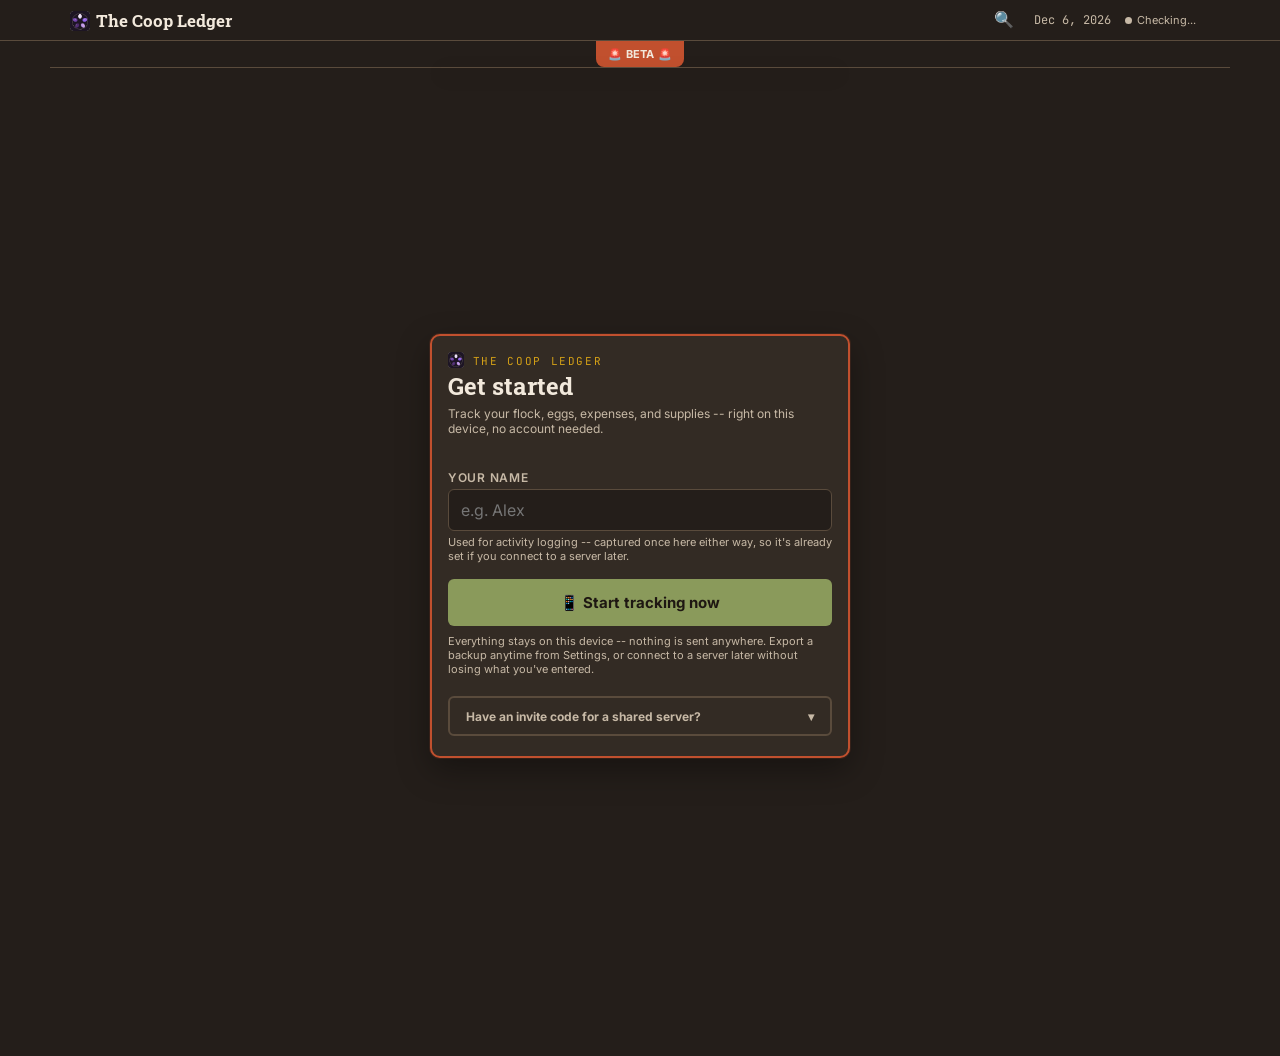
==== commit 6dd03503: "Icon Updates & Editable Opened Bag Date" ====
--- a/static/index.html
+++ b/static/index.html
@@ -10,8 +10,8 @@
 <meta name="apple-mobile-web-app-capable" content="yes">
 <meta name="apple-mobile-web-app-status-bar-style" content="black-translucent">
 <meta name="apple-mobile-web-app-title" content="Coop Ledger">
-<link rel="apple-touch-icon" href="icon-192.png">
-<link rel="icon" href="icon-192.png">
+<link rel="apple-touch-icon" id="appleTouchIcon" href="icon-192.png">
+<link rel="icon" id="faviconLink" href="icon-192.png">
 <link rel="preconnect" href="https://fonts.googleapis.com">
 <link href="https://fonts.googleapis.com/css2?family=Roboto+Slab:wght@500;700&family=Inter:wght@400;500;600;700&family=JetBrains+Mono:wght@500;700&display=swap" rel="stylesheet">
 <link rel="stylesheet" href="style.css" />
--- a/static/style.css
+++ b/static/style.css
@@ -142,6 +142,35 @@
 @media (max-width: 640px) { .grid-stats-3 { grid-template-columns: 1fr; } }
 @media (max-width: 360px) { .grid-stats-2 { gap: 6px; } .grid-stats-2 .stat { padding: 12px 10px; } }
 .grid-2 { display: grid; grid-template-columns: 1.4fr 1fr; gap: 16px; align-items: start; }
+
+/* Narrow phones (Galaxy Z Flip and similar, ~340-400px wide). The regular
+   mobile layout assumes Pixel/iPhone width; below that, fixed sizes start
+   overflowing -- the bottom tab bar's tabs stop fitting, sub-navs push the
+   bar down, and generous paddings eat the usable width. Everything here
+   just scales those fixed values down proportionally. */
+@media (max-width: 400px) {
+  .wrap { padding-left: 12px; padding-right: 12px; }
+
+  /* Main tab bar: let tabs shrink and compress so all of them fit one row
+     no matter how narrow. space-between + fixed min-height was letting them
+     overflow their row on a flip phone. */
+  .tabs { padding-left: 3px; padding-right: 3px; gap: 1px; justify-content: space-around; }
+  .tab { min-height: 52px; padding: 7px 2px; font-size: 9px; gap: 2px; }
+  .tab-icon { font-size: 19px; }
+
+  /* Fixed sub-nav (Coop/Flock/Eggs/Supply) + its buttons: smaller so it's a
+     slim single row above the main bar, and the two together stay within the
+     reserved bottom padding instead of stacking taller than it. */
+  .range-select.sub-nav-fixed, .settings-subnav.visible { padding: 9px 8px; }
+  .range-btn { padding: 6px 10px; font-size: 11px; }
+
+  /* Coop overview stat cards: the value + delta chip can wrap awkwardly at
+     this width, so ease the padding and value size a touch. */
+  .grid-stats-2 { gap: 6px; }
+  .stat { padding: 12px 11px; }
+  .stat-value { font-size: 22px; }
+  .coop-banner-name { font-size: 19px; }
+}
 .grid-form { display: grid; grid-template-columns: repeat(auto-fit, minmax(140px,1fr)); gap: 12px; }
 
 @media (max-width: 800px) { .grid-2 { grid-template-columns: 1fr; } }
@@ -162,6 +191,34 @@
 .stat-label { color: var(--text-dim); font-size: 12px; text-transform: uppercase; letter-spacing: 0.08em; }
 .stat-value { font-family: 'Roboto Slab', serif; font-size: 26px; font-weight: 700; color: var(--text); line-height: 1; }
 .stat-sub { font-size: 12px; color: var(--text-dim); }
+.stat-value-row { display: flex; align-items: baseline; gap: 8px; flex-wrap: wrap; }
+
+/* Tap-through stat cards -- the whole card is a button into its tab. The
+   hover lift + border hint only appears on devices that actually hover,
+   so touch scrolling never triggers a phantom "pressed" look. */
+.stat-tappable { cursor: pointer; transition: transform 0.12s ease, border-color 0.12s ease, box-shadow 0.12s ease; -webkit-tap-highlight-color: transparent; }
+@media (hover: hover) {
+  .stat-tappable:hover { transform: translateY(-2px); border-color: var(--text-dim); box-shadow: 0 4px 12px rgba(0,0,0,0.18); }
+}
+.stat-tappable:active { transform: scale(0.985); }
+.stat-tappable:focus-visible { outline: 2px solid var(--gold); outline-offset: 2px; }
+
+/* Sparkline: hugs the bottom of the card, colored by the card's tone via
+   currentColor so it always matches the accent stripe. */
+.stat-spark-wrap { margin-top: 2px; }
+.stat-spark { display: block; width: 100%; height: 24px; color: var(--slate); }
+.stat.tone-sage .stat-spark { color: var(--sage); }
+.stat.tone-gold .stat-spark { color: var(--gold); }
+.stat.tone-slate .stat-spark { color: var(--slate); }
+.stat.tone-rust .stat-spark { color: var(--rust); }
+
+.delta-chip {
+  font-size: 10px; font-family: 'JetBrains Mono', monospace; font-weight: 700;
+  padding: 1px 6px; border-radius: 999px; white-space: nowrap; letter-spacing: 0.02em;
+}
+.delta-chip.tone-sage { color: var(--sage); background: color-mix(in srgb, var(--sage) 14%, transparent); }
+.delta-chip.tone-rust { color: var(--rust); background: color-mix(in srgb, var(--rust) 14%, transparent); }
+.delta-chip.tone-slate { color: var(--text-dim); background: color-mix(in srgb, var(--slate) 14%, transparent); }
 
 .stamp {
   display: inline-block; border: 2px solid var(--sage); color: var(--sage); border-radius: 4px;
@@ -204,7 +261,7 @@
     overflow-x: auto;
     -webkit-overflow-scrolling: touch;
   }
-  .wrap.subnav-open { padding-bottom: 160px; }
+  .wrap.subnav-open { padding-bottom: 172px; } /* clears both the sub-nav and main tab bar on all phones */
 }
 
 .coop-icon-select { font-size: 20px; background: var(--surface); border: 1px solid var(--border); border-radius: 6px; padding: 2px 4px; cursor: pointer; }
@@ -339,6 +396,116 @@
 
 .flock-section-header { font-family: 'Roboto Slab', serif; font-weight: 700; font-size: 15px; margin: 4px 0 2px; grid-column: 1 / -1; }
 .flock-grid { display: grid; grid-template-columns: repeat(auto-fill, minmax(175px, 1fr)); gap: 12px; margin-bottom: 18px; }
+@media (max-width: 480px) {
+  /* Force exactly two bird cards per row on phones -- auto-fill with a fixed
+     floor drops to one column the moment the viewport can't fit two at that
+     floor, which is exactly what happens on a narrow flip phone. Two-up is
+     the right density for scanning a flock on any phone. */
+  .flock-grid { grid-template-columns: 1fr 1fr; gap: 8px; }
+}
+
+/* ---- Flock view modes ----
+   All three grid densities and the list view reuse the exact same card
+   markup (birdCardHtml / groupCardHtml) -- only the layout changes, so
+   there's no second copy of a bird card to keep in sync. Density sets the
+   auto-fill floor rather than a fixed column count, so a wide desktop can
+   still fit more columns than a phone at the same setting. */
+.flock-grid.density-comfortable { grid-template-columns: repeat(auto-fill, minmax(210px, 1fr)); }
+.flock-grid.density-compact { grid-template-columns: repeat(auto-fill, minmax(140px, 1fr)); }
+@media (max-width: 480px) {
+  /* Comfortable = one big card per row on a phone (the old accidental
+     behavior, now something you actually choose); compact = three-up. */
+  .flock-grid.density-comfortable { grid-template-columns: 1fr; }
+  .flock-grid.density-compact { grid-template-columns: repeat(3, 1fr); gap: 6px; }
+}
+
+/* List view: one bird per row, small thumbnail, details flowing left-aligned
+   beside it. This is the density that actually scales to a large flock --
+   a 60-bird grid is a lot of scrolling, and a list is scannable. */
+.flock-grid.view-list { grid-template-columns: 1fr; gap: 6px; }
+.flock-grid.view-list .flock-card { flex-direction: row; align-items: stretch; }
+.flock-grid.view-list .flock-card-photo {
+  width: 64px; min-width: 64px; height: auto; aspect-ratio: auto; font-size: 22px;
+}
+.flock-grid.view-list .flock-card-info {
+  /* Column, not wrapped rows: a list only earns its keep if the rows are
+     uniform and compact enough to scan. Letting name/breed/sub/stamps wrap
+     across each other produced ragged 120px rows -- worse than the grid it
+     was meant to condense. min-width:0 so long names ellipsize instead of
+     shoving past the badge gutter. */
+  align-items: flex-start; text-align: left; padding: 8px 12px;
+  flex-direction: column; justify-content: center; gap: 2px; min-width: 0;
+}
+/* The location and price-per-lb stamps are grid-card detail -- in a list row
+   they'd each claim a line and blow the row height up. Name, breed, and the
+   summary line carry the identity; the money still shows, since that's the
+   one number worth scanning a processed flock for. */
+.flock-grid.view-list .flock-card-info .stamp.tone-slate { display: none; }
+.flock-grid.view-list .flock-card-info .stamp.tone-gold { margin-top: 2px !important; }
+.flock-grid.view-list .flock-card-name {
+  font-size: 14px;
+  /* Flex items default to min-width:auto, so a long nowrap name refuses to
+     shrink and runs straight under the status badge instead of ellipsizing.
+     min-width:0 is what actually lets the existing text-overflow kick in. */
+  min-width: 0; flex: 0 1 auto;
+}
+.flock-grid.view-list .flock-card-name-ribbon { padding: 2px 8px; }
+/* Badges live inside .flock-card-photo, which is the positioning context in
+   grid mode -- at a 64px thumbnail that means they sit on top of the photo
+   and bury it. Dropping the photo out of the positioning chain lets them
+   resolve against the card itself instead, so they can be pinned to a
+   gutter on the far right of the row: status on the name's line, and the
+   secondary badge (harvest date / countdown / batch count) beneath it.
+   Status and the secondary badge never co-occur by accident -- a countdown
+   only exists on an Active bird, a harvest date only on a Processed one. */
+.flock-grid.view-list .flock-card-photo { position: static; }
+.flock-grid.view-list .flock-card-info { padding-right: 104px; } /* keep text clear of the badge gutter */
+/* Active birds have no status badge now, so there's no gutter to reserve --
+   let the name/details use the full width instead of sitting oddly indented
+   next to empty space. A countdown badge (grow-out birds) still needs room. */
+.flock-grid.view-list .flock-card.no-status-badge .flock-card-info { padding-right: 12px; }
+.flock-grid.view-list .flock-card.no-status-badge:has(.flock-card-countdown-badge) .flock-card-info { padding-right: 92px; }
+
+.flock-grid.view-list .flock-card-status-badge {
+  position: absolute; top: 10px; right: 10px; left: auto; bottom: auto;
+  margin: 0; z-index: 2;
+  /* Down from stamp-lg: at 14px, "PROCESSED" in tracked-out uppercase mono
+     runs ~115px and would blow through the gutter. Base stamp size keeps the
+     same look at a width a list row can actually spare. Keeps the signature
+     tilt, just less of it, so it reads as aligned in a column of rows. */
+  font-size: 10px; padding: 1px 8px; border-width: 2px; transform: rotate(-1.5deg);
+}
+.flock-grid.view-list .flock-card-harvest-badge,
+.flock-grid.view-list .flock-card-countdown-badge,
+.flock-grid.view-list .flock-group-badge {
+  position: absolute; right: 10px; bottom: 8px; top: auto; left: auto;
+  transform: none; margin: 0; z-index: 2;
+}
+.flock-grid.view-list .flock-card-harvest-badge {
+  background: none; padding: 0; box-shadow: none;
+  font-size: 10px; color: var(--text-dim); white-space: nowrap;
+}
+/* Same reason the status stamp shrank: at stamp-lg, "24 BIRDS" / "42D LEFT"
+   run wide enough to reach back into the name on a narrow phone. */
+.flock-grid.view-list .flock-group-badge .stamp,
+.flock-grid.view-list .flock-card-countdown-badge .stamp {
+  font-size: 10px; padding: 1px 8px; border-width: 2px; box-shadow: none;
+}
+/* Checkbox stays over the thumbnail (photo is no longer the positioning
+   context, so anchor it to the card's own top-left, which is the same spot). */
+.flock-grid.view-list .flock-card-check { top: 6px; left: 6px; }
+
+@media (max-width: 480px) {
+  /* Narrow phones: the gutter would eat the name, so shrink it and let the
+     badges sit tighter. */
+  .flock-grid.view-list .flock-card-info { padding-right: 92px; }
+  .flock-grid.view-list .flock-card-status-badge { top: 8px; right: 6px; }
+  .flock-grid.view-list .flock-card-harvest-badge,
+  .flock-grid.view-list .flock-card-countdown-badge,
+  .flock-grid.view-list .flock-group-badge { right: 6px; bottom: 6px; }
+}
+/* In list mode the section header shouldn't stretch a full-width row. */
+.flock-grid.view-list .flock-section-header { grid-column: 1 / -1; }
 .flock-card {
   background: var(--surface); border: 1px solid var(--border); border-radius: 10px; overflow: hidden;
   cursor: pointer; position: relative; display: flex; flex-direction: column;
@@ -454,8 +621,8 @@
 .supply-status-label { font-size: 11px; font-weight: 700; text-transform: uppercase; letter-spacing: 0.08em; margin-bottom: 2px; }
 .fullness-pills { display: flex; gap: 4px; }
 .fullness-pill {
-  width: 28px; height: 28px; border-radius: 50%; border: 1px solid var(--border);
-  background: var(--surface-raised); color: var(--text-dim); font-size: 14px; line-height: 1;
+  width: 32px; height: 32px; border-radius: 50%; border: 1px solid var(--border);
+  background: var(--surface-raised); color: var(--text-dim); font-size: 19px; line-height: 1;
   display: flex; align-items: center; justify-content: center; cursor: pointer; padding: 0;
   transition: transform 0.12s ease, background-color 0.12s ease, color 0.12s ease;
 }
@@ -519,6 +686,26 @@
 .list-card-main { display: flex; flex-direction: column; gap: 6px; min-width: 0; flex: 1; }
 .list-card-desc { font-size: 13px; overflow-wrap: anywhere; }
 .list-card-side { display: flex; flex-direction: column; align-items: flex-end; gap: 6px; flex: 0 0 auto; }
+/* Amount column on finance rows: centered vertically against the whole card
+   (not top-aligned like the category stamps), so the figure sits opposite the
+   middle of the item's details and reads like a statement line. */
+.list-card-side-amount { justify-content: center; align-self: stretch; }
+.money-figure {
+  font-family: 'JetBrains Mono', monospace; font-weight: 700; white-space: nowrap;
+  display: flex; align-items: baseline; justify-content: flex-end; line-height: 1;
+}
+.money-figure .money-sign { font-size: 15px; margin-right: 1px; opacity: 0.8; }
+.money-figure .money-dollars { font-size: 22px; letter-spacing: -0.01em; }
+/* Cents smaller and dimmer -- the dollars carry the glance, the cents are
+   there when you look closer, the way banking apps render a balance. */
+.money-figure .money-cents { font-size: 14px; opacity: 0.6; margin-left: 1px; }
+.money-figure.money-income { color: var(--sage); }
+.money-figure.money-expense { color: var(--rust); }
+@media (max-width: 400px) {
+  .money-figure .money-dollars { font-size: 19px; }
+  .money-figure .money-cents { font-size: 12px; }
+  .money-figure .money-sign { font-size: 13px; }
+}
 .list-card-amount { font-family: 'JetBrains Mono', monospace; font-weight: 700; white-space: nowrap; text-align: right; }
 
 .empty { color: var(--text-dim); font-size: 13px; padding: 30px 0; text-align: center; }
@@ -651,6 +838,23 @@
   .modal-overlay, .modal-panel { transition: none; }
 }
 
+/* Search opens as a top sheet on mobile: the keyboard claims the bottom half
+   of the screen the moment the input focuses, so a bottom sheet's results
+   list ends up hidden directly behind it. Anchoring to the top keeps the
+   input and as many results as fit visible above the keyboard; JS in
+   openGlobalSearchModal additionally caps the panel's height to the visual
+   viewport (the part not covered by the keyboard) as it opens/closes.
+   Desktop keeps its normal centered dialog -- no keyboard to dodge there. */
+@media (max-width: 719px) {
+  .modal-overlay:has(.modal-search) { align-items: flex-start; }
+  .modal-panel.modal-search {
+    border-radius: 0 0 16px 16px; border-bottom: 1px solid var(--border); border-top: none;
+    transform: translateY(-100%);
+    padding-top: calc(16px + env(safe-area-inset-top));
+  }
+  .modal-panel.modal-search::before { display: none; }
+}
+
 /* ---------- beta channel badge ---------- */
 
 .beta-status-badge-wrap { position: relative; display: inline-flex; }
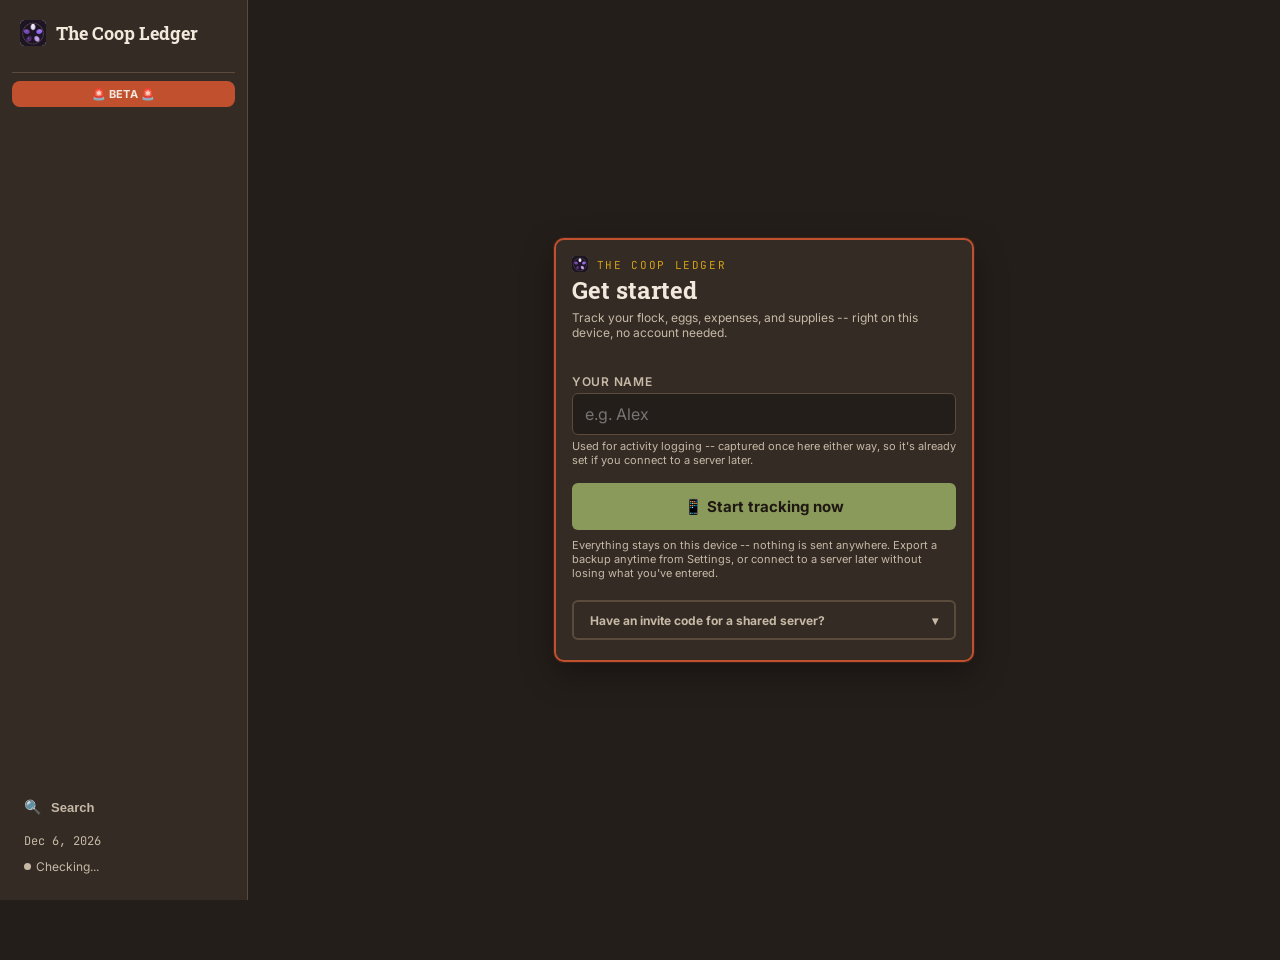
==== commit f17ab227: "Sidebar app shell, coop switcher, architecture docs Wide screens (>= 900px) get a left sidebar -- br" ====
--- a/static/index.html
+++ b/static/index.html
@@ -17,48 +17,94 @@
 <link rel="stylesheet" href="style.css" />
 </head>
 <body>
-  <div class="sticky-header-group">
-    <div class="sticky-header-bar">
-      <div class="sticky-header-inner">
-        <h1 class="sticky-header-title"><img src="logo-inline.png" alt="" width="20" height="20" style="border-radius:4px;vertical-align:-4px;margin-right:2px"> The Coop Ledger</h1>
-        <div class="sticky-header-right">
-          <button id="globalSearchBtn" class="header-icon-btn" aria-label="Search" title="Search">🔍</button>
-          <div id="todayDate" class="today"></div>
-          <div id="connIndicator" class="conn-indicator"><span class="conn-dot"></span><span id="connLabel">Checking...</span></div>
-          <div id="syncIndicator" class="sync-indicator" style="display:none"></div>
-          <div id="undoRedoSlot"></div>
+  <a class="skip-link" href="#main-content">Skip to content</a>
+  <!-- App shell. Wide screens (>= 900px): a left sidebar -- brand, current coop, section nav, status --
+       beside a content pane with a page header and the section's sub-tabs along its top.
+       Narrower screens: the same elements collapse into the original top bar + bottom tab bar
+       (the sidebar wrapper simply disappears via display: contents). One DOM, two layouts, so
+       every id below that app code looks up keeps working in both. -->
+  <div class="app-shell">
+    <aside class="sidebar" id="sidebar">
+      <div class="sticky-header-group">
+        <div class="sticky-header-bar">
+          <div class="sticky-header-inner">
+            <h1 class="sticky-header-title"><img src="logo-inline.png" alt="" width="20" height="20" style="border-radius:4px;vertical-align:-4px;margin-right:2px"> <span class="brand-text">The Coop Ledger</span></h1>
+            <div class="sticky-header-right">
+              <button id="globalSearchBtn" class="header-icon-btn" aria-label="Search" title="Search"><span aria-hidden="true">🔍</span><span class="sidebar-only">Search</span></button>
+              <div id="todayDate" class="today"></div>
+              <div id="connIndicator" class="conn-indicator" role="status"><span class="conn-dot"></span><span id="connLabel">Checking...</span></div>
+              <div id="syncIndicator" class="sync-indicator" style="display:none"></div>
+              <div id="undoRedoSlot"></div>
+            </div>
+          </div>
         </div>
+        <div id="statusBannerSlot"></div>
+      </div>
+
+      <button class="coop-banner coop-switcher" id="coopSwitcher" type="button" aria-haspopup="menu" aria-expanded="false" aria-controls="coopMenu" title="Switch coop">
+        <span class="coop-switcher-text">
+          <span class="eyebrow" id="eyebrowText"></span>
+          <span id="coopHeaderName" class="coop-banner-name">🐔 No coop selected</span>
+        </span>
+        <span class="coop-switcher-chevron" aria-hidden="true">▾</span>
+      </button>
+
+      <nav class="tabs" id="tabs" aria-label="Sections">
+        <button data-tab="dashboard" class="tab active" aria-current="page"><span class="tab-icon">🐔</span><span class="tab-label">Coop</span></button>
+        <button data-tab="flock" class="tab"><span class="tab-icon">🪶</span><span class="tab-label">Flock</span></button>
+        <button data-tab="eggs" class="tab"><span class="tab-icon">🥚</span><span class="tab-label">Eggs</span></button>
+        <button data-tab="bedding" class="tab"><span class="tab-icon">📦</span><span class="tab-label">Supply</span></button>
+        <button data-tab="expenses" class="tab"><span class="tab-icon">💰</span><span class="tab-label">Finances</span></button>
+        <button data-tab="settings" class="tab"><span class="tab-icon">⚙️</span><span class="tab-label">Settings</span></button>
+      </nav>
+    </aside>
+
+    <div class="content">
+      <header class="page-header" id="pageHeader">
+        <span class="page-header-icon" id="pageIcon" aria-hidden="true"></span>
+        <h2 class="page-header-title" id="pageTitle"></h2>
+        <span class="page-header-sub" id="pageSub"></span>
+      </header>
+      <div class="wrap" id="main-content" tabindex="-1">
+        <nav class="settings-subnav" id="settingsSubNav" aria-label="Settings sections"></nav>
+
+        <main id="panel-dashboard" class="panel"></main>
+        <main id="panel-flock" class="panel" style="display:none"></main>
+        <main id="panel-eggs" class="panel" style="display:none"></main>
+        <main id="panel-expenses" class="panel" style="display:none"></main>
+        <main id="panel-bedding" class="panel" style="display:none"></main>
+        <main id="panel-settings" class="panel" style="display:none"></main>
       </div>
     </div>
-    <div id="statusBannerSlot"></div>
   </div>
-  <div class="wrap">
-    <div class="coop-banner">
-      <span id="coopHeaderName" class="coop-banner-name">🐔 No coop selected</span>
-      <span class="eyebrow" id="eyebrowText"></span>
-    </div>
 
-    <nav class="tabs" id="tabs">
-      <button data-tab="dashboard" class="tab active"><span class="tab-icon">🐔</span><span class="tab-label">Coop</span></button>
-      <button data-tab="flock" class="tab"><span class="tab-icon">🪶</span><span class="tab-label">Flock</span></button>
-      <button data-tab="eggs" class="tab"><span class="tab-icon">🥚</span><span class="tab-label">Eggs</span></button>
-      <button data-tab="bedding" class="tab"><span class="tab-icon">📦</span><span class="tab-label">Supply</span></button>
-      <button data-tab="expenses" class="tab"><span class="tab-icon">💰</span><span class="tab-label">Finances</span></button>
-      <button data-tab="settings" class="tab"><span class="tab-icon">⚙️</span><span class="tab-label">Settings</span></button>
-    </nav>
-
-    <nav class="settings-subnav" id="settingsSubNav"></nav>
-
-    <main id="panel-dashboard" class="panel"></main>
-    <main id="panel-flock" class="panel" style="display:none"></main>
-    <main id="panel-eggs" class="panel" style="display:none"></main>
-    <main id="panel-expenses" class="panel" style="display:none"></main>
-    <main id="panel-bedding" class="panel" style="display:none"></main>
-    <main id="panel-settings" class="panel" style="display:none"></main>
-  </div>
+  <div id="coopMenu" class="coop-menu" role="menu" aria-label="Coops" hidden></div>
 
   <script src="vendor/chart.umd.js"></script>
   <script src="vendor/jszip.min.js"></script>
+  <!-- Classic scripts sharing one global scope; ORDER MATTERS (top-level `const`s must exist before the
+       files that use them run at load time). main.js is last and starts the app. -->
   <script src="app.js"></script>
+  <script src="js/state.js"></script>
+  <script src="js/helpers.js"></script>
+  <script src="js/connection-auth.js"></script>
+  <script src="js/local-db.js"></script>
+  <script src="js/sync-core.js"></script>
+  <script src="js/sync.js"></script>
+  <script src="js/local-crud.js"></script>
+  <script src="js/export-import.js"></script>
+  <script src="js/shell.js"></script>
+  <script src="js/settings.js"></script>
+  <script src="js/notes.js"></script>
+  <script src="js/coops.js"></script>
+  <script src="js/dashboard.js"></script>
+  <script src="js/undo.js"></script>
+  <script src="js/flock.js"></script>
+  <script src="js/eggs.js"></script>
+  <script src="js/finances.js"></script>
+  <script src="js/supply.js"></script>
+  <script src="js/init.js"></script>
+  <script src="js/pwa.js"></script>
+  <script src="js/main.js"></script>
 </body>
 </html>
--- a/static/style.css
+++ b/static/style.css
@@ -14,6 +14,23 @@
 
 * { box-sizing: border-box; }
 
+/* Scrollbars styled to match the app's own colors, applied globally so any
+   scrollable area picks it up automatically -- modals (which already cap at
+   88vh and scroll internally), the cost-breakdown bird list, and anything
+   scrollable added later, without needing to target each one by hand.
+   scrollbar-color/-width is the modern standard (current Firefox, and newer
+   Chromium/Safari); the ::-webkit- rules are the same styling for slightly
+   older WebKit browsers that don't support the standard property yet. */
+* {
+  scrollbar-width: thin;
+  scrollbar-color: var(--slate) transparent;
+}
+*::-webkit-scrollbar { width: 8px; height: 8px; }
+*::-webkit-scrollbar-track { background: transparent; }
+*::-webkit-scrollbar-thumb { background: var(--slate); border-radius: 4px; border: 2px solid transparent; background-clip: content-box; }
+*::-webkit-scrollbar-thumb:hover { background: var(--gold); background-clip: content-box; }
+*::-webkit-scrollbar-corner { background: transparent; }
+
 body {
   margin: 0;
   background: var(--bg);
@@ -66,9 +83,9 @@
 .tab-icon { font-size: 15px; line-height: 1; }
 .tab.active { background: var(--surface); color: var(--text); border-bottom: 3px solid var(--rust); }
 
-/* Mobile only: turn the tab bar into a fixed bottom nav, native-app style.
-   Desktop layout above is untouched. */
-@media (max-width: 700px) {
+/* Narrow screens (< 900px): turn the tab bar into a fixed bottom nav, native-app style.
+   >= 900px gets the sidebar layout at the end of this file. */
+@media (max-width: 899px) {
   .wrap { padding-bottom: 100px; } /* keep content clear of the fixed bar */
 
   .tabs {
@@ -176,7 +193,118 @@
 @media (max-width: 800px) { .grid-2 { grid-template-columns: 1fr; } }
 
 .chart-grid { display: grid; grid-template-columns: repeat(auto-fit, minmax(340px, 1fr)); gap: 16px; align-items: start; }
-.chart-box { position: relative; height: 260px; }
+/* Dashboard grid: a taller fixed header zone (fits the eggs card's title +
+   total + averages line) above a fixed chart-box, so every card is the same
+   height AND every canvas is identical and top-aligned -- the extra averages
+   line on the eggs card sits in reserved space the feed card simply leaves
+   empty, rather than shrinking one canvas relative to the other. */
+.chart-grid-stretch > .card { display: flex; flex-direction: column; }
+/* Exactly two columns, never three. These grids hold a deliberate pair of
+   charts plus a full-width card below; letting auto-fit add a third column on
+   a wide screen left the pair hugging the left with dead space beside them. */
+.chart-grid-stretch { grid-template-columns: 1fr; }
+@media (min-width: 760px) {
+  .chart-grid-stretch { grid-template-columns: repeat(2, minmax(0, 1fr)); }
+}
+.chart-grid-stretch > .card .chart-head { min-height: 96px; }
+.chart-grid-stretch > .card .chart-head.chart-head-grow { min-height: 130px; }
+/* Every chart card reserves the same fixed-height header zone above its
+   canvas, whatever it contains -- a bare one-line title, or the feed card's
+   title + description + per-bird tags. The chart-box itself is a fixed
+   height. Together that means every chart card is the same total height and
+   every canvas starts and ends at the same place, so switching ranges or
+   comparing charts side by side stays visually aligned. */
+.chart-grid > .card { display: flex; flex-direction: column; }
+.chart-head { min-height: 78px; display: flex; flex-direction: column; }
+/* Dashboard month picker: two selects (shown month / comparison month) that
+   wrap on narrow screens, plus a helper line. */
+.month-picker { margin-bottom: 16px; }
+.month-picker-row { display: flex; gap: 12px; flex-wrap: wrap; }
+.month-field { display: flex; flex-direction: column; gap: 4px; flex: 1 1 200px; }
+.month-field > span { font-size: 11px; color: var(--text-dim); font-weight: 600; }
+.month-field select { width: 100%; }
+/* Category pill row inside the spend chart head -- wraps to as many rows as
+   needed so every category is visible on screen (no hidden side-scroll on
+   mobile). The spend card's head is allowed to grow past the shared 78px
+   header zone to fit them, since it's the full-width card on its own row. */
+.pill-row { display: flex; gap: 6px; flex-wrap: wrap; }
+.pill-row .pill-btn { flex: 0 0 auto; white-space: nowrap; }
+.chart-head.chart-head-grow { min-height: 0; }
+/* Dashboard card total: the shown-month figure prominent, the comparison
+   month + delta smaller beneath. Sits in the chart header under the title. */
+.dash-total { margin: 2px 0 4px; line-height: 1.25; }
+.dash-total-main { font-family: 'JetBrains Mono', monospace; font-size: 20px; font-weight: 700; color: var(--text); }
+.dash-total-compare { display: block; font-size: 11px; color: var(--text-dim); margin-top: 1px; }
+.dash-delta { font-weight: 700; }
+.dash-delta.up-good { color: var(--sage); }
+.dash-delta.up-bad { color: var(--rust); }
+.dash-delta.flat { color: var(--text-dim); }
+/* Small secondary stats under a dashboard total (e.g. avg eggs/day, feed cost
+   per dozen) -- honest derived numbers, kept visually quiet so the headline
+   total stays dominant. */
+.dash-substat { font-size: 11px; color: var(--text-dim); margin-top: 2px; }
+/* Money mega-chart head: title on the left, the spend/income/net mode pills on
+   the right, wrapping on narrow screens. */
+/* Money mega-chart head: title on the left, spend/income/net mode pills
+   anchored to the right. The title takes the remaining space (flex:1) and the
+   pills use margin-left:auto, so the pills stay put regardless of how long the
+   current mode's title is -- no jumping when switching to the shorter
+   "Spending" title. On narrow screens the pills wrap below. */
+.money-mega-head { display: flex; align-items: flex-start; gap: 10px; flex-wrap: wrap; }
+.money-mega-head .card-title { flex: 1 1 auto; min-width: 0; }
+.money-mode-pills { flex: 0 0 auto; margin-left: auto; }
+/* Source breakdown nested under the mega chart: bars without their own card
+   chrome, separated from the chart by a divider. Net mode shows value and
+   spend side by side (in vs out), stacking on narrow screens. */
+.money-breakdown { margin-top: 14px; padding-top: 14px; border-top: 1px solid var(--border); }
+.money-breakdown-2 { display: grid; grid-template-columns: repeat(auto-fit, minmax(260px, 1fr)); gap: 20px; }
+.bars-bare { min-width: 0; }
+/* Headline feed-cost cards (Year Review + All-Time): the true cost-to-produce
+   figures, given prominence -- big number, icon tile, caption. Two-up on wide
+   screens, stacked on narrow. */
+.cost-headline-grid { display: grid; grid-template-columns: repeat(auto-fit, minmax(240px, 1fr)); gap: 12px; }
+.cost-headline { display: flex; align-items: center; gap: 14px; background: var(--surface); border: 1px solid var(--border); border-radius: 14px; padding: 16px 18px; }
+.cost-headline-icon { flex: 0 0 auto; width: 46px; height: 46px; border-radius: 12px; display: flex; align-items: center; justify-content: center; font-size: 24px; }
+.cost-headline-body { min-width: 0; }
+.cost-headline-value { font-family: 'JetBrains Mono', monospace; font-size: 26px; font-weight: 700; color: var(--text); line-height: 1.1; }
+.cost-headline-unit { font-size: 13px; font-weight: 400; color: var(--text-dim); margin-left: 3px; }
+.cost-headline-caption { font-size: 12px; color: var(--text-dim); margin-top: 3px; }
+/* Tappable variant: "peek behind the curtain" opens the calculation
+   breakdown. Same hover language as .stat-tappable elsewhere, plus a small
+   magnifying-glass hint so the card doesn't just look clickable by accident --
+   it visibly invites a closer look. */
+.cost-headline-tappable { position: relative; cursor: pointer; -webkit-tap-highlight-color: transparent; transition: transform 0.12s ease, border-color 0.12s ease, box-shadow 0.12s ease; }
+@media (hover: hover) {
+  .cost-headline-tappable:hover { transform: translateY(-2px); border-color: var(--text-dim); box-shadow: 0 4px 12px rgba(0,0,0,0.18); }
+  .cost-headline-tappable:hover .cost-headline-peek { opacity: 1; }
+}
+.cost-headline-tappable:active { transform: scale(0.985); }
+.cost-headline-tappable:focus-visible { outline: 2px solid var(--gold); outline-offset: 2px; }
+.cost-headline-peek { position: absolute; top: 10px; right: 12px; font-size: 13px; opacity: 0.45; }
+/* Compact bedding freshness: one row per area, a status dot (worst of clean-
+   out/churn) + area name + inline caption. Far denser than the old multi-line
+   stamped blocks. */
+.bedding-fresh-list { display: flex; flex-direction: column; gap: 2px; }
+.bedding-fresh-row { display: flex; align-items: center; gap: 9px; padding: 5px 2px; border-bottom: 1px solid color-mix(in srgb, var(--border) 45%, transparent); }
+.bedding-fresh-row:last-child { border-bottom: none; }
+.bedding-fresh-area { font-weight: 600; font-size: 13px; flex: 0 0 auto; }
+.bedding-fresh-info { font-size: 12px; margin-left: auto; text-align: right; }
+.status-dot { flex: 0 0 auto; width: 10px; height: 10px; border-radius: 50%; display: inline-block; }
+.status-dot.tone-sage { background: var(--sage); box-shadow: 0 0 0 2px color-mix(in srgb, var(--sage) 22%, transparent); }
+.status-dot.tone-gold { background: var(--gold); box-shadow: 0 0 0 2px color-mix(in srgb, var(--gold) 22%, transparent); }
+.status-dot.tone-danger { background: var(--danger); box-shadow: 0 0 0 2px color-mix(in srgb, var(--danger) 22%, transparent); }
+/* All-Time spend-by-category: a ranked list of proportion bars. Scales
+   gracefully with any number of categories and years (unlike a cumulative
+   chart), and reads as "where the money went" at a glance. */
+.cat-bar-row { display: flex; flex-direction: column; gap: 3px; }
+.cat-bar-head { display: flex; justify-content: space-between; align-items: baseline; font-size: 13px; }
+.cat-bar-label { font-weight: 600; color: var(--text); }
+.cat-bar-amt { font-family: 'JetBrains Mono', monospace; font-size: 12px; color: var(--text); }
+.cat-bar-track { height: 8px; border-radius: 5px; background: color-mix(in srgb, var(--slate) 12%, transparent); overflow: hidden; }
+.cat-bar-fill { height: 100%; border-radius: 5px; min-width: 2px; }
+.cat-bar-total { margin-top: 12px; padding-top: 10px; border-top: 1px dotted var(--border); font-size: 13px; color: var(--text-dim); }
+.cat-bar-total strong { color: var(--text); font-family: 'JetBrains Mono', monospace; }
+.chart-box { position: relative; height: 260px; flex: 0 0 260px; }
 .chart-box canvas { width: 100% !important; height: 100% !important; }
 
 .stat {
@@ -219,6 +347,7 @@
 .delta-chip.tone-sage { color: var(--sage); background: color-mix(in srgb, var(--sage) 14%, transparent); }
 .delta-chip.tone-rust { color: var(--rust); background: color-mix(in srgb, var(--rust) 14%, transparent); }
 .delta-chip.tone-slate { color: var(--text-dim); background: color-mix(in srgb, var(--slate) 14%, transparent); }
+.delta-chip.tone-gold { color: var(--gold); background: color-mix(in srgb, var(--gold) 14%, transparent); }
 
 .stamp {
   display: inline-block; border: 2px solid var(--sage); color: var(--sage); border-radius: 4px;
@@ -227,9 +356,20 @@
 }
 .stamp.tone-rust { border-color: var(--rust); color: var(--rust); }
 .stamp.tone-gold { border-color: var(--gold); color: var(--gold); }
+.stamp.tone-sage { border-color: var(--sage); color: var(--sage); }
 .stamp.tone-slate { border-color: var(--slate); color: var(--slate); }
 .stamp.tone-danger { border-color: var(--danger); color: var(--danger); }
 .stamp-lg { font-size: 14px; padding: 3px 10px; border-width: 2px; }
+/* Alert stamps carry their own mute control -- a small "x" riding inside the
+   stamp rather than a separate button, so muting a specific alert is a
+   one-tap action right where you're already looking at it. */
+.stamp-mutable { display: inline-flex; align-items: center; gap: 6px; padding-right: 4px; }
+.stamp-mute-btn {
+  background: transparent; border: none; color: inherit; opacity: 0.55; cursor: pointer;
+  font-family: inherit; font-size: 11px; line-height: 1; padding: 2px; border-radius: 3px;
+  -webkit-tap-highlight-color: transparent;
+}
+.stamp-mute-btn:hover, .stamp-mute-btn:focus-visible { opacity: 1; outline: none; }
 
 .range-select { display: flex; gap: 6px; margin-bottom: 14px; flex-wrap: wrap; }
 .range-btn {
@@ -247,7 +387,7 @@
 
 .settings-subnav { display: none; gap: 6px; flex-wrap: wrap; margin-bottom: 18px; }
 .settings-subnav.visible { display: flex; }
-@media (max-width: 700px) {
+@media (max-width: 899px) {
   .settings-subnav.visible {
     position: fixed;
     left: 0; right: 0;
@@ -436,12 +576,13 @@
   align-items: flex-start; text-align: left; padding: 8px 12px;
   flex-direction: column; justify-content: center; gap: 2px; min-width: 0;
 }
-/* The location and price-per-lb stamps are grid-card detail -- in a list row
-   they'd each claim a line and blow the row height up. Name, breed, and the
-   summary line carry the identity; the money still shows, since that's the
-   one number worth scanning a processed flock for. */
-.flock-grid.view-list .flock-card-info .stamp.tone-slate { display: none; }
+/* The location stamp is grid-card detail -- in a list row it'd claim its own
+   line and blow the row height up. Name, breed, and the summary line carry
+   the identity. The weight/price stamp is excepted: it's the one number
+   worth scanning a processed flock for, so it stays visible in both views. */
+.flock-grid.view-list .flock-card-info .stamp.tone-slate:not(.flock-card-weight) { display: none; }
 .flock-grid.view-list .flock-card-info .stamp.tone-gold { margin-top: 2px !important; }
+.flock-grid.view-list .flock-card-info .stamp.flock-card-weight { margin-top: 2px !important; }
 .flock-grid.view-list .flock-card-name {
   font-size: 14px;
   /* Flex items default to min-width:auto, so a long nowrap name refuses to
@@ -683,6 +824,37 @@
 .list-card.tone-sage { border-left: 4px solid var(--sage); }
 .list-card.tone-slate { border-left: 4px solid var(--slate); }
 .list-card.tone-danger { border-left: 4px solid var(--danger); }
+/* Calendar rows: a lighter-weight variant of the same tone-border language,
+   sized for a dense read-only feed rather than a full CRUD card -- no
+   actions, no photo, just enough to scan quickly. */
+.cal-event-row {
+  display: flex; align-items: flex-start; gap: 10px; padding: 7px 0 7px 10px;
+  border-left: 3px solid var(--slate); margin-bottom: 4px;
+}
+.cal-event-row.tone-rust { border-left-color: var(--rust); }
+.cal-event-row.tone-sage { border-left-color: var(--sage); }
+.cal-event-row.tone-gold { border-left-color: var(--gold); }
+.cal-event-icon { flex: 0 0 auto; font-size: 15px; line-height: 1.3; }
+.cal-event-body { display: flex; flex-direction: column; min-width: 0; flex: 1; }
+.cal-event-title { font-size: 13px; color: var(--text); }
+.cal-event-detail { font-size: 11px; margin-top: 1px; }
+/* A row with a real record behind it invites a tap -- subtle hover/press
+   feedback plus a small trailing arrow, matching how tappable cards read
+   elsewhere in the app. A projected event (no source record) never gets
+   this class, so it never looks tappable when there's nothing to open. */
+.cal-event-clickable { cursor: pointer; -webkit-tap-highlight-color: transparent; border-radius: 4px; transition: background 0.12s ease; }
+.cal-event-clickable:hover, .cal-event-clickable:focus-visible { background: color-mix(in srgb, var(--slate) 10%, transparent); outline: none; }
+.cal-event-clickable:active { background: color-mix(in srgb, var(--slate) 16%, transparent); }
+.cal-event-goto { flex: 0 0 auto; font-size: 15px; align-self: center; opacity: 0.5; }
+/* A grouped batch's individual rows sit indented under its <summary>, same
+   visual relationship as the cost-breakdown modal's batch/bird nesting. */
+.cal-event-list-nested { padding: 4px 0 6px 18px; }
+.cal-day-group { margin-bottom: 14px; }
+.cal-day-header {
+  font-family: 'Roboto Slab', serif; font-weight: 700; font-size: 11px; color: var(--text-dim);
+  text-transform: uppercase; letter-spacing: 0.04em; margin-bottom: 6px; padding-bottom: 4px;
+  border-bottom: 1px dashed var(--border);
+}
 .list-card-main { display: flex; flex-direction: column; gap: 6px; min-width: 0; flex: 1; }
 .list-card-desc { font-size: 13px; overflow-wrap: anywhere; }
 .list-card-side { display: flex; flex-direction: column; align-items: flex-end; gap: 6px; flex: 0 0 auto; }
@@ -690,6 +862,30 @@
    (not top-aligned like the category stamps), so the figure sits opposite the
    middle of the item's details and reads like a statement line. */
 .list-card-side-amount { justify-content: center; align-self: stretch; }
+/* Finance category icon tile: a small rounded, gradient-filled square holding
+   the category's emoji. Replaces the old text stamp -- readable at a glance and
+   compact, so the row width goes to the description instead of a category word. */
+.expense-row .cat-icon {
+  flex: 0 0 auto; width: 40px; height: 40px; border-radius: 11px;
+  display: flex; align-items: center; justify-content: center;
+  font-size: 21px; align-self: center; margin-right: 2px;
+  box-shadow: inset 0 1px 0 rgba(255,255,255,0.18), 0 1px 3px rgba(0,0,0,0.25);
+}
+.expense-row .cat-icon span { filter: drop-shadow(0 1px 1px rgba(0,0,0,0.35)); line-height: 1; }
+.expense-row-title { display: flex; align-items: center; gap: 7px; flex-wrap: wrap; }
+.expense-cat-name { font-weight: 700; font-size: 14px; color: var(--text); }
+/* Audience shown as a small egg/meat emoji tile (gold = layers, rust = meat)
+   only when it's NOT the default "All Birds" -- most rows show nothing here,
+   and the targeted ones read instantly from the symbol + color. Mirrors the
+   category tile, just smaller so it reads as secondary. */
+.audience-tile {
+  display: inline-flex; align-items: center; justify-content: center;
+  width: 22px; height: 22px; border-radius: 7px; font-size: 12px; flex: 0 0 auto;
+  box-shadow: inset 0 1px 0 rgba(255,255,255,0.2), 0 1px 2px rgba(0,0,0,0.25);
+}
+@media (max-width: 400px) {
+  .expense-row .cat-icon { width: 36px; height: 36px; font-size: 19px; border-radius: 10px; }
+}
 .money-figure {
   font-family: 'JetBrains Mono', monospace; font-weight: 700; white-space: nowrap;
   display: flex; align-items: baseline; justify-content: flex-end; line-height: 1;
@@ -701,6 +897,20 @@
 .money-figure .money-cents { font-size: 14px; opacity: 0.6; margin-left: 1px; }
 .money-figure.money-income { color: var(--sage); }
 .money-figure.money-expense { color: var(--rust); }
+/* Read-only "value produced" reference rows on the Finances list: a dashed
+   outline (real entries use solid) and a small link badge mark these as
+   pointers back to an egg or bird record, not things logged here. The amount
+   is muted rather than green/red -- it's an estimate of value, not money that
+   actually moved, so it shouldn't read like a transaction did. */
+.value-ref-row { border-style: dashed; opacity: 0.82; }
+.value-ref-row:hover { opacity: 1; }
+.value-ref-badge {
+  flex: 0 0 auto; width: 20px; height: 20px; border-radius: 50%;
+  display: flex; align-items: center; justify-content: center;
+  background: color-mix(in srgb, var(--slate) 20%, transparent);
+  border: 1px solid var(--slate); color: var(--slate);
+  font-size: 10px; align-self: center; margin-right: -4px;
+}
 @media (max-width: 400px) {
   .money-figure .money-dollars { font-size: 19px; }
   .money-figure .money-cents { font-size: 12px; }
@@ -713,7 +923,7 @@
 .mono { font-family: 'JetBrains Mono', monospace; }
 .dim { color: var(--text-dim); }
 .section-gap { display: flex; flex-direction: column; gap: 22px; }
-.toolbar { display: flex; justify-content: space-between; align-items: center; margin-bottom: 14px; flex-wrap: wrap; gap: 10px; }
+.toolbar { display: flex; justify-content: space-between; align-items: center; margin-bottom: 14px; flex-wrap: wrap; gap: 10px; min-height: 42px; }
 
 #statusBannerSlot:not(:empty) {
   border-bottom: 1px solid var(--border);
@@ -905,3 +1115,302 @@
 .note-check-item { display: flex; align-items: flex-start; gap: 6px; margin: 2px 0; cursor: pointer; }
 .note-check-item.checked { color: var(--text-dim); text-decoration: line-through; }
 .note-check-box { flex: 0 0 auto; }
+
+/* Notification settings rows: label left, switch right, hairline between. */
+.switch-row { display: flex; align-items: center; justify-content: space-between; gap: 12px; padding: 9px 0; border-bottom: 1px solid color-mix(in srgb, var(--border) 45%, transparent); font-size: 13px; }
+.switch-row:last-child { border-bottom: none; }
+.switch-row input[type="checkbox"] { flex: 0 0 auto; width: 18px; height: 18px; accent-color: var(--sage); cursor: pointer; }
+
+/* Floating selection bar: while bulk-selecting birds, "cancel" and the bulk
+   actions stay reachable without scrolling back to the top toolbar -- the
+   same fixed-bottom convention used for the settings sub-nav, clearing the
+   app's bottom nav bar. Desktop already has the top toolbar in view at all
+   times, so this only kicks in where scrolling is the actual problem. */
+.floating-selection-bar { display: none; }
+.floating-selection-spacer { display: none; }
+@media (max-width: 899px) {
+  .floating-selection-spacer { display: block; height: calc(60px + 76px + env(safe-area-inset-bottom)); }
+  .floating-selection-bar {
+    display: block;
+    position: fixed;
+    left: 0; right: 0;
+    bottom: calc(76px + env(safe-area-inset-bottom));
+    z-index: 48;
+    background: var(--surface);
+    border-top: 1px solid var(--border);
+    padding: 10px 14px;
+  }
+  .floating-selection-inner {
+    max-width: 1180px; margin: 0 auto;
+    display: flex; align-items: center; justify-content: space-between; gap: 10px; flex-wrap: wrap;
+    font-size: 13px;
+  }
+}
+
+/* Stat panels: a whole topic (Flock, Value & Finances) as one bordered card,
+   rather than a loose row of separate mini-cards. A panel can combine a
+   primary sub-topic (bird counts, or value produced) with a secondary one
+   underneath a small divider label (Feed & Bedding under Flock; Spending
+   under Value) -- one card per page column instead of several small ones.
+   No sparklines: a panel can carry five or six numbers, and a line chart on
+   every one of them added clutter without adding information the number
+   itself didn't already say. */
+.stat-panel { background: var(--surface); border: 1px solid var(--border); border-radius: 12px; padding: 16px 18px; border-left: 4px solid var(--slate); position: relative; overflow: hidden; display: flex; flex-direction: column; }
+.stat-panel.tone-sage { border-left-color: var(--sage); }
+.stat-panel.tone-gold { border-left-color: var(--gold); }
+.stat-panel.tone-slate { border-left-color: var(--slate); }
+.stat-panel.tone-rust { border-left-color: var(--rust); }
+.stat-panel-header {
+  display: flex; align-items: center; gap: 7px; margin-bottom: 14px;
+  font-family: 'Roboto Slab', serif; font-weight: 700; font-size: 13px;
+  color: var(--text-dim); text-transform: uppercase; letter-spacing: 0.04em;
+}
+/* A secondary topic within the same card (e.g. "Feed & Bedding" under the
+   Flock numbers) -- smaller and dimmer than the card's own header, with a
+   rule above it so it reads as "a new section starts here", not another
+   headline competing with the card's main one. */
+.stat-panel-subhead {
+  font-family: 'Roboto Slab', serif; font-weight: 700; font-size: 11px;
+  color: var(--text-dim); text-transform: uppercase; letter-spacing: 0.05em;
+  margin: 14px 0 8px; padding-top: 12px; border-top: 1px dashed var(--border);
+}
+/* One batch's worth of contributing birds in the cost-breakdown modal --
+   a native <details> disclosure so a long history (especially All-Time,
+   which can span years of batches) starts collapsed to one scannable line
+   per batch instead of a wall of individual bird rows. The batch's totals
+   live inside <summary> itself (name+count row, then the cost/weight/value
+   chips), so they stay visible whether the batch is expanded or not -- only
+   the individual bird list below is what actually collapses. */
+.cost-breakdown-batch { border-bottom: 1px solid color-mix(in srgb, var(--slate) 14%, transparent); padding-bottom: 4px; }
+.cost-breakdown-batch:last-child { border-bottom: none; }
+.cost-breakdown-batch summary {
+  position: relative; padding: 8px 0 8px 16px;
+  cursor: pointer; list-style: none; -webkit-tap-highlight-color: transparent;
+}
+.cost-breakdown-batch summary::-webkit-details-marker { display: none; }
+.cost-breakdown-batch summary::before {
+  content: "▸"; position: absolute; left: 0; top: 10px; color: var(--text-dim); font-size: 10px;
+  transition: transform 0.12s ease;
+}
+.cost-breakdown-batch[open] summary::before { transform: rotate(90deg); }
+.cost-breakdown-batch-head { display: flex; align-items: baseline; gap: 8px; margin-bottom: 6px; }
+.cost-breakdown-batch-name { font-size: 13px; color: var(--text); font-weight: 600; min-width: 0; overflow: hidden; text-overflow: ellipsis; white-space: nowrap; }
+.cost-breakdown-batch-count { font-size: 11px; flex: 1; }
+.cost-bird-list { padding: 4px 0 6px 16px; display: flex; flex-direction: column; gap: 10px; }
+/* One bird: its name, then its own cost/weight/value chips underneath --
+   same shape as the batch totals above it, so a bird and its batch read as
+   the same kind of fact at two different scales. */
+.cost-bird-block { padding-left: 2px; }
+.cost-bird-name { font-size: 12.5px; color: var(--text); margin-bottom: 4px; }
+/* The three chips: cost, weight, and value at equal visual weight rather
+   than one primary number with the others as an afterthought. Color carries
+   the meaning -- rust for money spent, sage for what it's worth, weight left
+   neutral since it's a physical fact, not a dollar figure. */
+.cost-metrics-row { display: flex; gap: 8px; }
+.cost-metric { flex: 1; min-width: 0; text-align: center; background: color-mix(in srgb, var(--slate) 10%, transparent); border-radius: 6px; padding: 5px 4px; }
+.cost-metric-label { font-size: 9px; text-transform: uppercase; letter-spacing: 0.05em; color: var(--text-dim); }
+.cost-metric-value { font-family: 'JetBrains Mono', monospace; font-weight: 700; font-size: 13px; color: var(--text); white-space: nowrap; overflow: hidden; text-overflow: ellipsis; }
+.cost-metric.tone-rust .cost-metric-value { color: var(--rust); }
+.cost-metric.tone-sage .cost-metric-value { color: var(--sage); }
+/* Compact variant for the batch-summary chips -- smaller so the totals read
+   as a supporting line under the batch name, not competing with it. */
+.cost-metrics-row-compact .cost-metric { padding: 3px 4px; }
+.cost-metrics-row-compact .cost-metric-label { font-size: 8px; }
+.cost-metrics-row-compact .cost-metric-value { font-size: 12px; }
+.stat-panel-hero { position: relative; margin-bottom: 12px; padding-bottom: 14px; border-bottom: 1px dashed var(--border); }
+.stat-panel-hero:last-child { margin-bottom: 0; padding-bottom: 0; border-bottom: none; }
+.stat-panel-hero-label { font-size: 10.5px; text-transform: uppercase; letter-spacing: 0.04em; color: var(--text-dim); margin-bottom: 2px; }
+.stat-panel-hero-value-row { display: flex; align-items: baseline; gap: 9px; flex-wrap: wrap; }
+.stat-panel-hero-value { font-family: 'JetBrains Mono', monospace; font-weight: 700; font-size: 27px; color: var(--text); line-height: 1.15; }
+/* Two numbers side by side (e.g. Spent vs Net) -- both equally primary. */
+.stat-panel-hero-pair { display: flex; gap: 18px; }
+.stat-panel-hero-pair > .stat-panel-hero { flex: 1; margin-bottom: 0; padding-bottom: 0; border-bottom: none; }
+.stat-panel-hero-pair > .stat-panel-hero:not(:first-child) { border-left: 1px dashed var(--border); padding-left: 18px; }
+.stat-panel-hero-pair .stat-panel-hero-value { font-size: 22px; }
+.stat-panel-rows { display: flex; flex-direction: column; }
+.stat-panel-row { display: flex; justify-content: space-between; align-items: baseline; gap: 10px; padding: 6px 0; border-bottom: 1px solid color-mix(in srgb, var(--slate) 14%, transparent); font-size: 13px; }
+.stat-panel-row:last-child { border-bottom: none; }
+.stat-panel-row-label { color: var(--text-dim); display: flex; align-items: center; gap: 6px; min-width: 0; }
+.stat-panel-row-value { font-family: 'JetBrains Mono', monospace; font-weight: 700; color: var(--text); font-size: 13px; white-space: nowrap; flex: 0 0 auto; }
+.stat-panel-row-value.tone-rust { color: var(--rust); }
+.stat-panel-row-value.tone-sage { color: var(--sage); }
+/* Colors a hero's own number, not the whole card -- used sparingly (Net) so
+   green/red stays a meaningful signal instead of every dollar figure on the
+   page turning into traffic lights. */
+.stat-panel-hero-value.tone-sage { color: var(--sage); }
+.stat-panel-hero-value.tone-rust { color: var(--rust); }
+@media (max-width: 480px) {
+  .stat-panel-hero-pair { flex-direction: column; gap: 14px; }
+  .stat-panel-hero-pair > .stat-panel-hero:not(:first-child) { border-left: none; padding-left: 0; border-top: 1px dashed var(--border); padding-top: 12px; }
+}
+
+/* Tappable panel header: only the header (not the whole panel, since a panel
+   bundles several metrics that don't all belong to one tab) jumps to the
+   related tab. A modest underline-on-hover rather than the whole-card lift
+   .stat-tappable uses, since it's a small text link, not a button-sized
+   target. */
+.stat-panel-header-tappable { cursor: pointer; -webkit-tap-highlight-color: transparent; width: fit-content; }
+@media (hover: hover) {
+  .stat-panel-header-tappable:hover { color: var(--text); text-decoration: underline; text-underline-offset: 3px; }
+}
+.stat-panel-header-tappable:focus-visible { outline: 2px solid var(--gold); outline-offset: 2px; border-radius: 3px; }
+
+
+/* =====================================================================
+   App shell
+   ---------------------------------------------------------------------
+   One DOM, two layouts (see index.html):
+   * < 900px  -- the original top bar + bottom tab bar. The sidebar wrapper is
+                 display: contents, so its children lay out exactly as they did
+                 before the wrapper existed.
+   * >= 900px -- a left sidebar (brand, coop switcher, section nav, status) and a
+                 content pane with a page header and sticky sub-tabs.
+   ===================================================================== */
+.skip-link {
+  position: absolute; left: -9999px; top: 0; z-index: 1000;
+  background: var(--gold); color: #1E1712; padding: 10px 16px; font-weight: 700; border-radius: 0 0 8px 0;
+}
+.skip-link:focus { left: 0; }
+.sidebar-only, .page-header { display: none; }
+.sidebar { display: contents; }
+.content { display: block; }
+
+/* The coop card is a button now (it opens the coop menu); strip button chrome so the
+   narrow layout looks as it always did. */
+.coop-switcher {
+  appearance: none; background: none; border: none; color: inherit; font: inherit; text-align: left; cursor: pointer;
+  width: 100%; max-width: 1180px; margin: 0 auto; padding: 28px 20px 0;
+  display: flex; align-items: center; justify-content: space-between; gap: 10px;
+}
+.coop-switcher-text { display: flex; align-items: baseline; flex-wrap: wrap; gap: 4px 10px; min-width: 0; flex-direction: row-reverse; justify-content: flex-end; }
+.coop-switcher-chevron { color: var(--text-dim); font-size: 14px; flex: none; }
+.coop-switcher:focus-visible { outline: 2px solid var(--gold); outline-offset: 2px; border-radius: 8px; }
+.coop-banner { margin-bottom: 0; }
+.coop-switcher + .tabs { margin-top: 22px; }
+
+.coop-menu {
+  position: fixed; z-index: 600; background: var(--surface); border: 1px solid var(--border); border-radius: 10px;
+  box-shadow: 0 10px 30px rgba(0,0,0,0.5); padding: 6px; max-height: min(60vh, 420px); overflow-y: auto;
+}
+.coop-menu[hidden] { display: none; }
+.coop-menu-item {
+  display: flex; align-items: center; gap: 10px; width: 100%; text-align: left;
+  background: none; border: none; color: var(--text); font: inherit; font-size: 14px; font-weight: 600;
+  padding: 10px 12px; border-radius: 8px; cursor: pointer;
+}
+.coop-menu-item:hover, .coop-menu-item:focus-visible { background: var(--surface-raised); outline: none; }
+.coop-menu-item.current { color: var(--gold); }
+.coop-menu-icon { font-size: 18px; line-height: 1; flex: none; }
+.coop-menu-name { flex: 1; min-width: 0; overflow: hidden; text-overflow: ellipsis; white-space: nowrap; }
+.coop-menu-check { color: var(--sage); }
+.coop-menu-sep { height: 1px; background: var(--border); margin: 6px 4px; }
+.coop-menu-manage { color: var(--text-dim); font-weight: 500; }
+
+/* First-run / login screens replace the page body; there is no coop to navigate yet. */
+body.onboarding .tabs, body.onboarding .coop-switcher, body.onboarding .page-header { display: none; }
+
+@media (min-width: 900px) {
+  :root { --sidebar-w: 248px; }
+  body { background: var(--bg); }
+  .app-shell { display: flex; align-items: flex-start; min-height: 100vh; }
+
+  /* ---- sidebar ---- */
+  .sidebar {
+    display: flex; flex-direction: column; gap: 4px;
+    position: sticky; top: 0; height: 100vh; width: var(--sidebar-w); flex: none;
+    background: var(--surface); border-right: 1px solid var(--border);
+    padding: 18px 12px 14px; overflow-y: auto; overscroll-behavior: contain;
+  }
+  /* Flatten the old header wrappers so brand / status / banners become direct flex
+     items of the sidebar and can be ordered freely. */
+  .sticky-header-group, .sticky-header-bar, .sticky-header-inner, .sticky-header-right { display: contents; }
+  .sticky-header-title { order: 0; font-size: 18px; padding: 2px 8px 14px; display: flex; align-items: center; gap: 8px; }
+  .sticky-header-title img { width: 26px; height: 26px; margin: 0; vertical-align: 0; }
+  .coop-switcher { order: 1; }
+  .tabs { order: 2; }
+  #statusBannerSlot { order: 3; }
+  .sticky-header-right > * { order: 4; }
+
+  /* coop card */
+  .coop-switcher {
+    max-width: none; margin: 0 0 14px; padding: 12px 12px;
+    background: var(--bg); border: 1px solid var(--border); border-radius: 10px;
+    transition: border-color .15s;
+  }
+  .coop-switcher:hover, .coop-switcher[aria-expanded="true"] { border-color: var(--gold); }
+  .coop-switcher-text { flex-direction: column-reverse; align-items: flex-start; gap: 2px; }
+  .coop-banner-name { font-size: 17px; line-height: 1.25; overflow-wrap: anywhere; }
+  .coop-switcher + .tabs { margin-top: 0; }
+
+  /* section nav */
+  .tabs { flex-direction: column; flex-wrap: nowrap; gap: 2px; margin: 0; border-bottom: none; }
+  .tab {
+    width: 100%; justify-content: flex-start; gap: 12px; padding: 10px 12px; border-radius: 8px;
+    border-bottom: none; font-size: 14px; position: relative;
+  }
+  .tab-icon { width: 22px; text-align: center; font-size: 16px; }
+  .tab:hover { background: var(--surface-raised); color: var(--text); }
+  .tab.active { background: var(--surface-raised); color: var(--gold); border-bottom: none; box-shadow: inset 3px 0 0 var(--rust); }
+  .tab[data-tab="settings"] { margin-top: 10px; }
+  .tab[data-tab="settings"]::before { content: ""; position: absolute; top: -6px; left: 8px; right: 8px; height: 1px; background: var(--border); }
+
+  /* status cluster: pinned to the bottom of the sidebar */
+  .sticky-header-right > :first-child { margin-top: auto; }
+  .sidebar-only { display: inline; }
+  .header-icon-btn { width: 100%; justify-content: flex-start; gap: 10px; font-size: 14px; padding: 9px 12px; color: var(--text-dim); }
+  .header-icon-btn .sidebar-only { font-size: 13px; font-weight: 600; }
+  .today { padding: 6px 12px 2px; }
+  .conn-indicator { padding: 4px 12px; font-size: 12px; }
+  .sync-indicator { padding: 2px 12px; }
+  #undoRedoSlot { padding: 4px 4px 0; }
+
+  /* status banners (local-only / read-only / outdated server / beta): stacked, full width */
+  #statusBannerSlot:not(:empty) {
+    display: flex; flex-direction: column; gap: 6px; padding: 8px 0 6px; max-width: none; margin: 8px 0 4px;
+    border-bottom: none; border-top: 1px solid var(--border);
+  }
+  #statusBannerSlot .local-only-badge, #statusBannerSlot .server-version-badge, #statusBannerSlot .beta-status-badge {
+    border-radius: 8px; width: 100%; justify-content: center; text-align: center; flex-wrap: wrap;
+  }
+  #statusBannerSlot .beta-status-badge-wrap { display: block; width: 100%; }
+  #statusBannerSlot .beta-tab-panel { position: static; transform: none; width: auto; border: none; border-radius: 0; box-shadow: none; background: none; }
+  #statusBannerSlot .beta-tab-panel-inner { padding: 8px 4px 2px; font-size: 12px; }
+
+  /* ---- content pane ---- */
+  .content { flex: 1; min-width: 0; }
+  .page-header {
+    display: flex; align-items: baseline; gap: 12px; padding: 26px 40px 14px; max-width: 1240px; margin: 0 auto;
+  }
+  .page-header-icon { font-size: 22px; line-height: 1; transform: translateY(2px); }
+  .page-header-title { font-family: 'Roboto Slab', serif; font-size: 26px; font-weight: 700; margin: 0; }
+  .page-header-sub { color: var(--text-dim); font-size: 14px; }
+  .content .wrap { max-width: 1240px; padding: 0 40px 60px; }
+
+  /* ---- sub-tabs: a sticky strip along the top of the content ---- */
+  .range-select.sub-nav-fixed, .settings-subnav.visible {
+    position: sticky; top: 0; z-index: 40;
+    display: flex; flex-wrap: nowrap; gap: 2px; overflow-x: auto;
+    background: var(--bg); border-bottom: 1px solid var(--border);
+    margin: 0 -40px 22px; padding: 0 40px;
+  }
+  .sub-nav-fixed .range-btn, .settings-subnav .range-btn {
+    background: none; border: none; border-bottom: 3px solid transparent; border-radius: 0;
+    padding: 12px 16px; margin-bottom: -1px; font-size: 14px; font-weight: 600; color: var(--text-dim); white-space: nowrap;
+  }
+  .sub-nav-fixed .range-btn:hover, .settings-subnav .range-btn:hover { color: var(--text); background: var(--surface); }
+  .sub-nav-fixed .range-btn.active, .settings-subnav .range-btn.active {
+    background: none; color: var(--text); border-bottom-color: var(--rust); font-weight: 700;
+  }
+  .sub-nav-fixed .range-btn:focus-visible, .settings-subnav .range-btn:focus-visible, .tab:focus-visible { outline: 2px solid var(--gold); outline-offset: -2px; }
+
+  /* onboarding: keep the sidebar's brand + status, centre the card in the pane */
+  body.onboarding .sidebar { width: var(--sidebar-w); }
+}
+
+@media (min-width: 1500px) {
+  :root { --sidebar-w: 268px; }
+}
+
+@media (prefers-reduced-motion: reduce) {
+  .coop-switcher { transition: none; }
+}
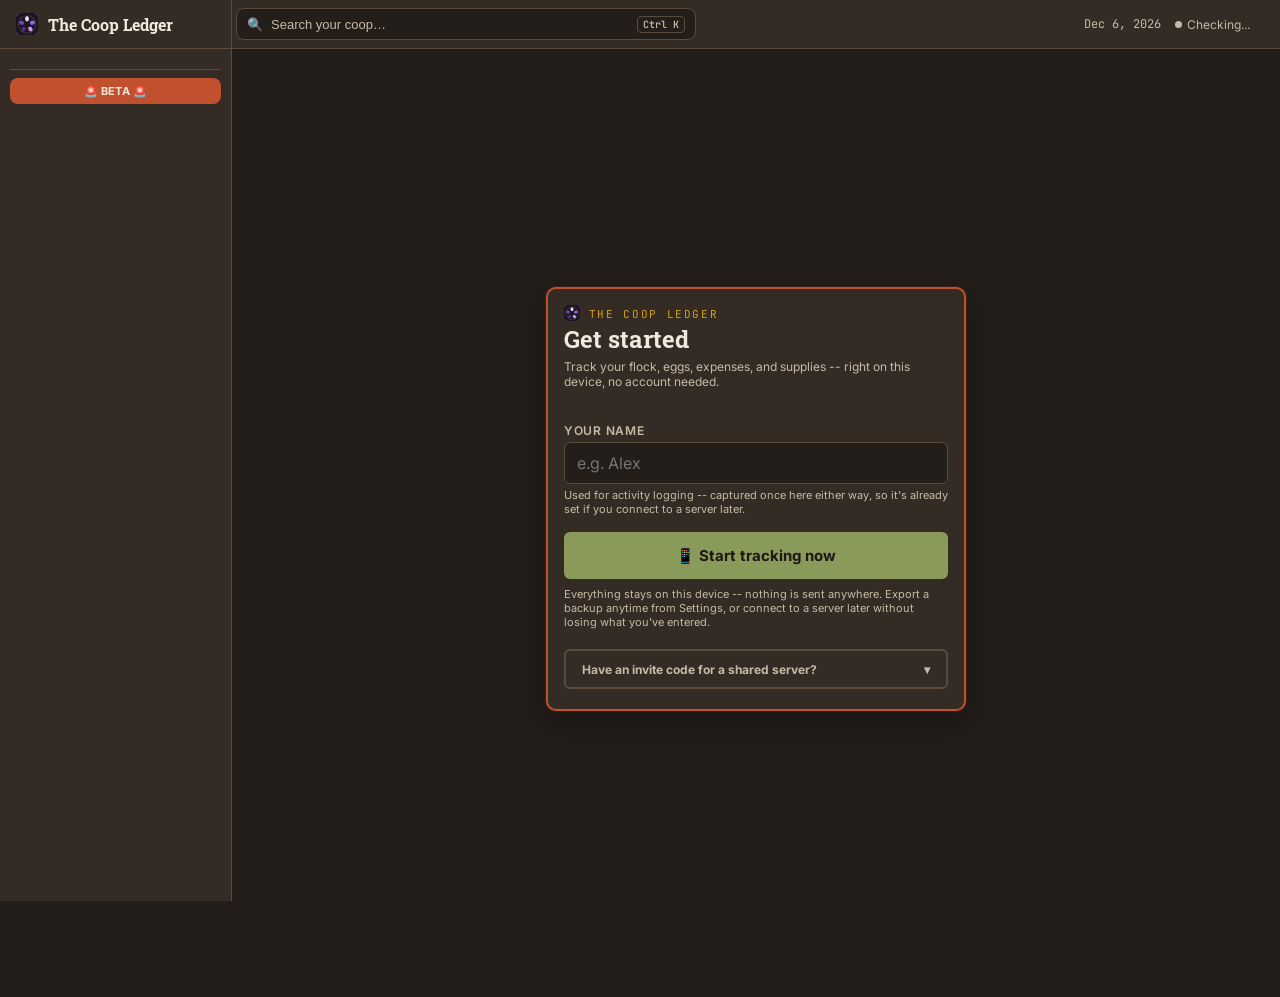
==== commit 3e10242a: "Thin top bar (brand, page title, search, status); denser content area Wide screens now have a 48px b" ====
--- a/static/index.html
+++ b/static/index.html
@@ -18,28 +18,34 @@
 </head>
 <body>
   <a class="skip-link" href="#main-content">Skip to content</a>
-  <!-- App shell. Wide screens (>= 900px): a left sidebar -- brand, current coop, section nav, status --
-       beside a content pane with a page header and the section's sub-tabs along its top.
-       Narrower screens: the same elements collapse into the original top bar + bottom tab bar
-       (the sidebar wrapper simply disappears via display: contents). One DOM, two layouts, so
-       every id below that app code looks up keeps working in both. -->
+  <!-- App shell. Wide screens (>= 900px): a thin top bar across the whole window (brand, page title,
+       search, status), a left sidebar (coop switcher + section nav) under it, and the content pane with the
+       section's sub-tabs pinned directly beneath the bar. Narrower screens: the same elements collapse into
+       the original top bar + bottom tab bar (the sidebar wrapper simply disappears via display: contents).
+       One DOM, two layouts, so every id below that app code looks up keeps working in both. -->
+  <header class="sticky-header-group topbar">
+    <div class="sticky-header-bar">
+      <div class="sticky-header-inner">
+        <h1 class="sticky-header-title"><img src="logo-inline.png" alt="" width="20" height="20" style="border-radius:4px;vertical-align:-4px;margin-right:2px"> <span class="brand-text">The Coop Ledger</span></h1>
+        <div class="page-header" id="pageHeader">
+          <span class="page-header-icon" id="pageIcon" aria-hidden="true"></span>
+          <h2 class="page-header-title" id="pageTitle"></h2>
+          <span class="page-header-sub" id="pageSub"></span>
+        </div>
+        <div class="sticky-header-right">
+          <button id="globalSearchBtn" class="header-icon-btn" aria-label="Search" title="Search (Ctrl+K)"><span aria-hidden="true">🔍</span><span class="search-label desktop-only">Search your coop…</span><kbd class="desktop-only">Ctrl K</kbd></button>
+          <div id="todayDate" class="today"></div>
+          <div id="connIndicator" class="conn-indicator" role="status"><span class="conn-dot"></span><span id="connLabel">Checking...</span></div>
+          <div id="syncIndicator" class="sync-indicator" style="display:none"></div>
+          <div id="undoRedoSlot"></div>
+        </div>
+      </div>
+    </div>
+  </header>
+
   <div class="app-shell">
     <aside class="sidebar" id="sidebar">
-      <div class="sticky-header-group">
-        <div class="sticky-header-bar">
-          <div class="sticky-header-inner">
-            <h1 class="sticky-header-title"><img src="logo-inline.png" alt="" width="20" height="20" style="border-radius:4px;vertical-align:-4px;margin-right:2px"> <span class="brand-text">The Coop Ledger</span></h1>
-            <div class="sticky-header-right">
-              <button id="globalSearchBtn" class="header-icon-btn" aria-label="Search" title="Search"><span aria-hidden="true">🔍</span><span class="sidebar-only">Search</span></button>
-              <div id="todayDate" class="today"></div>
-              <div id="connIndicator" class="conn-indicator" role="status"><span class="conn-dot"></span><span id="connLabel">Checking...</span></div>
-              <div id="syncIndicator" class="sync-indicator" style="display:none"></div>
-              <div id="undoRedoSlot"></div>
-            </div>
-          </div>
-        </div>
-        <div id="statusBannerSlot"></div>
-      </div>
+      <div id="statusBannerSlot"></div>
 
       <button class="coop-banner coop-switcher" id="coopSwitcher" type="button" aria-haspopup="menu" aria-expanded="false" aria-controls="coopMenu" title="Switch coop">
         <span class="coop-switcher-text">
@@ -60,11 +66,6 @@
     </aside>
 
     <div class="content">
-      <header class="page-header" id="pageHeader">
-        <span class="page-header-icon" id="pageIcon" aria-hidden="true"></span>
-        <h2 class="page-header-title" id="pageTitle"></h2>
-        <span class="page-header-sub" id="pageSub"></span>
-      </header>
       <div class="wrap" id="main-content" tabindex="-1">
         <nav class="settings-subnav" id="settingsSubNav" aria-label="Settings sections"></nav>
 
--- a/static/style.css
+++ b/static/style.css
@@ -1271,7 +1271,7 @@
   background: var(--gold); color: #1E1712; padding: 10px 16px; font-weight: 700; border-radius: 0 0 8px 0;
 }
 .skip-link:focus { left: 0; }
-.sidebar-only, .page-header { display: none; }
+.desktop-only, .page-header { display: none; }
 .sidebar { display: contents; }
 .content { display: block; }
 
@@ -1310,42 +1310,68 @@
 body.onboarding .tabs, body.onboarding .coop-switcher, body.onboarding .page-header { display: none; }
 
 @media (min-width: 900px) {
-  :root { --sidebar-w: 248px; }
-  body { background: var(--bg); }
-  .app-shell { display: flex; align-items: flex-start; min-height: 100vh; }
-
-  /* ---- sidebar ---- */
+  :root { --sidebar-w: 232px; --topbar-h: 48px; }
+  .app-shell { display: flex; align-items: flex-start; min-height: calc(100vh - var(--topbar-h)); }
+
+  /* ---- top bar: brand | page title | search ........ status ---- */
+  .topbar { position: sticky; top: 0; z-index: 500; }
+  .sticky-header-bar { background: var(--surface); border-bottom: 1px solid var(--border); }
+  .sticky-header-inner {
+    max-width: none; margin: 0; padding: 0; height: var(--topbar-h);
+    display: flex; flex-wrap: nowrap; align-items: center; justify-content: flex-start; gap: 0;
+  }
+  .sticky-header-title {
+    width: var(--sidebar-w); flex: none; height: 100%; margin: 0; padding: 0 16px;
+    display: flex; align-items: center; gap: 8px; font-size: 16px;
+    border-right: 1px solid var(--border);
+  }
+  .sticky-header-title img { width: 22px; height: 22px; margin: 0; vertical-align: 0; }
+  .page-header { display: flex; align-items: baseline; gap: 10px; padding: 0 20px; min-width: 0; flex: 0 1 auto; white-space: nowrap; }
+  .page-header-icon { font-size: 17px; line-height: 1; transform: translateY(1px); }
+  .page-header-title { font-family: 'Roboto Slab', serif; font-size: 17px; font-weight: 700; margin: 0; }
+  .page-header-sub { color: var(--text-dim); font-size: 13px; overflow: hidden; text-overflow: ellipsis; }
+  .sticky-header-right { flex: 1; min-width: 0; display: flex; align-items: center; flex-wrap: nowrap; gap: 14px; padding: 0 16px 0 4px; }
+  .desktop-only { display: inline; }
+
+  /* search: an input-shaped button; opens the same search dialog */
+  #globalSearchBtn {
+    flex: 1 1 320px; max-width: 460px; height: 32px; padding: 0 10px; gap: 8px;
+    justify-content: flex-start; font-size: 13px; font-weight: 400; color: var(--text-dim);
+    background: var(--bg); border: 1px solid var(--border); border-radius: 8px;
+  }
+  #globalSearchBtn:hover, #globalSearchBtn:focus-visible { border-color: var(--gold); color: var(--text); background: var(--bg); outline: none; }
+  #globalSearchBtn kbd {
+    margin-left: auto; font: 600 10px 'JetBrains Mono', monospace; color: var(--text-dim);
+    border: 1px solid var(--border); border-radius: 4px; padding: 1px 5px;
+  }
+  .today { margin-left: auto; white-space: nowrap; }
+  .conn-indicator { white-space: nowrap; font-size: 12px; }
+  .sync-indicator { white-space: nowrap; }
+
+  /* ---- sidebar: coop switcher, section nav, banners ---- */
   .sidebar {
     display: flex; flex-direction: column; gap: 4px;
-    position: sticky; top: 0; height: 100vh; width: var(--sidebar-w); flex: none;
+    position: sticky; top: var(--topbar-h); height: calc(100vh - var(--topbar-h)); width: var(--sidebar-w); flex: none;
     background: var(--surface); border-right: 1px solid var(--border);
-    padding: 18px 12px 14px; overflow-y: auto; overscroll-behavior: contain;
-  }
-  /* Flatten the old header wrappers so brand / status / banners become direct flex
-     items of the sidebar and can be ordered freely. */
-  .sticky-header-group, .sticky-header-bar, .sticky-header-inner, .sticky-header-right { display: contents; }
-  .sticky-header-title { order: 0; font-size: 18px; padding: 2px 8px 14px; display: flex; align-items: center; gap: 8px; }
-  .sticky-header-title img { width: 26px; height: 26px; margin: 0; vertical-align: 0; }
+    padding: 12px 10px 12px; overflow-y: auto; overscroll-behavior: contain;
+  }
   .coop-switcher { order: 1; }
   .tabs { order: 2; }
-  #statusBannerSlot { order: 3; }
-  .sticky-header-right > * { order: 4; }
-
-  /* coop card */
+  #statusBannerSlot { order: 3; margin-top: auto; }
+
   .coop-switcher {
-    max-width: none; margin: 0 0 14px; padding: 12px 12px;
+    max-width: none; margin: 0 0 10px; padding: 10px 12px;
     background: var(--bg); border: 1px solid var(--border); border-radius: 10px;
     transition: border-color .15s;
   }
   .coop-switcher:hover, .coop-switcher[aria-expanded="true"] { border-color: var(--gold); }
   .coop-switcher-text { flex-direction: column-reverse; align-items: flex-start; gap: 2px; }
-  .coop-banner-name { font-size: 17px; line-height: 1.25; overflow-wrap: anywhere; }
+  .coop-banner-name { font-size: 16px; line-height: 1.25; overflow-wrap: anywhere; }
   .coop-switcher + .tabs { margin-top: 0; }
 
-  /* section nav */
   .tabs { flex-direction: column; flex-wrap: nowrap; gap: 2px; margin: 0; border-bottom: none; }
   .tab {
-    width: 100%; justify-content: flex-start; gap: 12px; padding: 10px 12px; border-radius: 8px;
+    width: 100%; justify-content: flex-start; gap: 12px; padding: 9px 12px; border-radius: 8px;
     border-bottom: none; font-size: 14px; position: relative;
   }
   .tab-icon { width: 22px; text-align: center; font-size: 16px; }
@@ -1354,19 +1380,9 @@
   .tab[data-tab="settings"] { margin-top: 10px; }
   .tab[data-tab="settings"]::before { content: ""; position: absolute; top: -6px; left: 8px; right: 8px; height: 1px; background: var(--border); }
 
-  /* status cluster: pinned to the bottom of the sidebar */
-  .sticky-header-right > :first-child { margin-top: auto; }
-  .sidebar-only { display: inline; }
-  .header-icon-btn { width: 100%; justify-content: flex-start; gap: 10px; font-size: 14px; padding: 9px 12px; color: var(--text-dim); }
-  .header-icon-btn .sidebar-only { font-size: 13px; font-weight: 600; }
-  .today { padding: 6px 12px 2px; }
-  .conn-indicator { padding: 4px 12px; font-size: 12px; }
-  .sync-indicator { padding: 2px 12px; }
-  #undoRedoSlot { padding: 4px 4px 0; }
-
-  /* status banners (local-only / read-only / outdated server / beta): stacked, full width */
+  /* status banners (local-only / read-only / outdated server / beta): stacked at the foot of the sidebar */
   #statusBannerSlot:not(:empty) {
-    display: flex; flex-direction: column; gap: 6px; padding: 8px 0 6px; max-width: none; margin: 8px 0 4px;
+    display: flex; flex-direction: column; gap: 6px; padding: 8px 0 0; max-width: none; margin: 8px 0 0;
     border-bottom: none; border-top: 1px solid var(--border);
   }
   #statusBannerSlot .local-only-badge, #statusBannerSlot .server-version-badge, #statusBannerSlot .beta-status-badge {
@@ -1376,26 +1392,23 @@
   #statusBannerSlot .beta-tab-panel { position: static; transform: none; width: auto; border: none; border-radius: 0; box-shadow: none; background: none; }
   #statusBannerSlot .beta-tab-panel-inner { padding: 8px 4px 2px; font-size: 12px; }
 
-  /* ---- content pane ---- */
+  /* ---- content: as much room as possible ---- */
   .content { flex: 1; min-width: 0; }
-  .page-header {
-    display: flex; align-items: baseline; gap: 12px; padding: 26px 40px 14px; max-width: 1240px; margin: 0 auto;
-  }
-  .page-header-icon { font-size: 22px; line-height: 1; transform: translateY(2px); }
-  .page-header-title { font-family: 'Roboto Slab', serif; font-size: 26px; font-weight: 700; margin: 0; }
-  .page-header-sub { color: var(--text-dim); font-size: 14px; }
-  .content .wrap { max-width: 1240px; padding: 0 40px 60px; }
-
-  /* ---- sub-tabs: a sticky strip along the top of the content ---- */
+  .content .wrap { max-width: 1760px; margin: 0; padding: 0 24px 48px; }
+  .panel { padding-top: 16px; }
+  .panel > .sub-nav-fixed:first-child { margin-top: -16px; }   /* flush under the top bar */
+
+  /* ---- sub-tabs: a strip pinned directly under the top bar ---- */
   .range-select.sub-nav-fixed, .settings-subnav.visible {
-    position: sticky; top: 0; z-index: 40;
+    position: sticky; top: var(--topbar-h); z-index: 40;
     display: flex; flex-wrap: nowrap; gap: 2px; overflow-x: auto;
     background: var(--bg); border-bottom: 1px solid var(--border);
-    margin: 0 -40px 22px; padding: 0 40px;
-  }
+    margin: 0 -24px 16px; padding: 0 24px;
+  }
+  .settings-subnav.visible { margin-bottom: 0; }
   .sub-nav-fixed .range-btn, .settings-subnav .range-btn {
     background: none; border: none; border-bottom: 3px solid transparent; border-radius: 0;
-    padding: 12px 16px; margin-bottom: -1px; font-size: 14px; font-weight: 600; color: var(--text-dim); white-space: nowrap;
+    padding: 10px 14px; margin-bottom: -1px; font-size: 13px; font-weight: 600; color: var(--text-dim); white-space: nowrap;
   }
   .sub-nav-fixed .range-btn:hover, .settings-subnav .range-btn:hover { color: var(--text); background: var(--surface); }
   .sub-nav-fixed .range-btn.active, .settings-subnav .range-btn.active {
@@ -1403,12 +1416,12 @@
   }
   .sub-nav-fixed .range-btn:focus-visible, .settings-subnav .range-btn:focus-visible, .tab:focus-visible { outline: 2px solid var(--gold); outline-offset: -2px; }
 
-  /* onboarding: keep the sidebar's brand + status, centre the card in the pane */
+  /* first-run / login: nothing to navigate, so the sidebar keeps only its banners */
   body.onboarding .sidebar { width: var(--sidebar-w); }
 }
 
 @media (min-width: 1500px) {
-  :root { --sidebar-w: 268px; }
+  :root { --sidebar-w: 248px; }
 }
 
 @media (prefers-reduced-motion: reduce) {
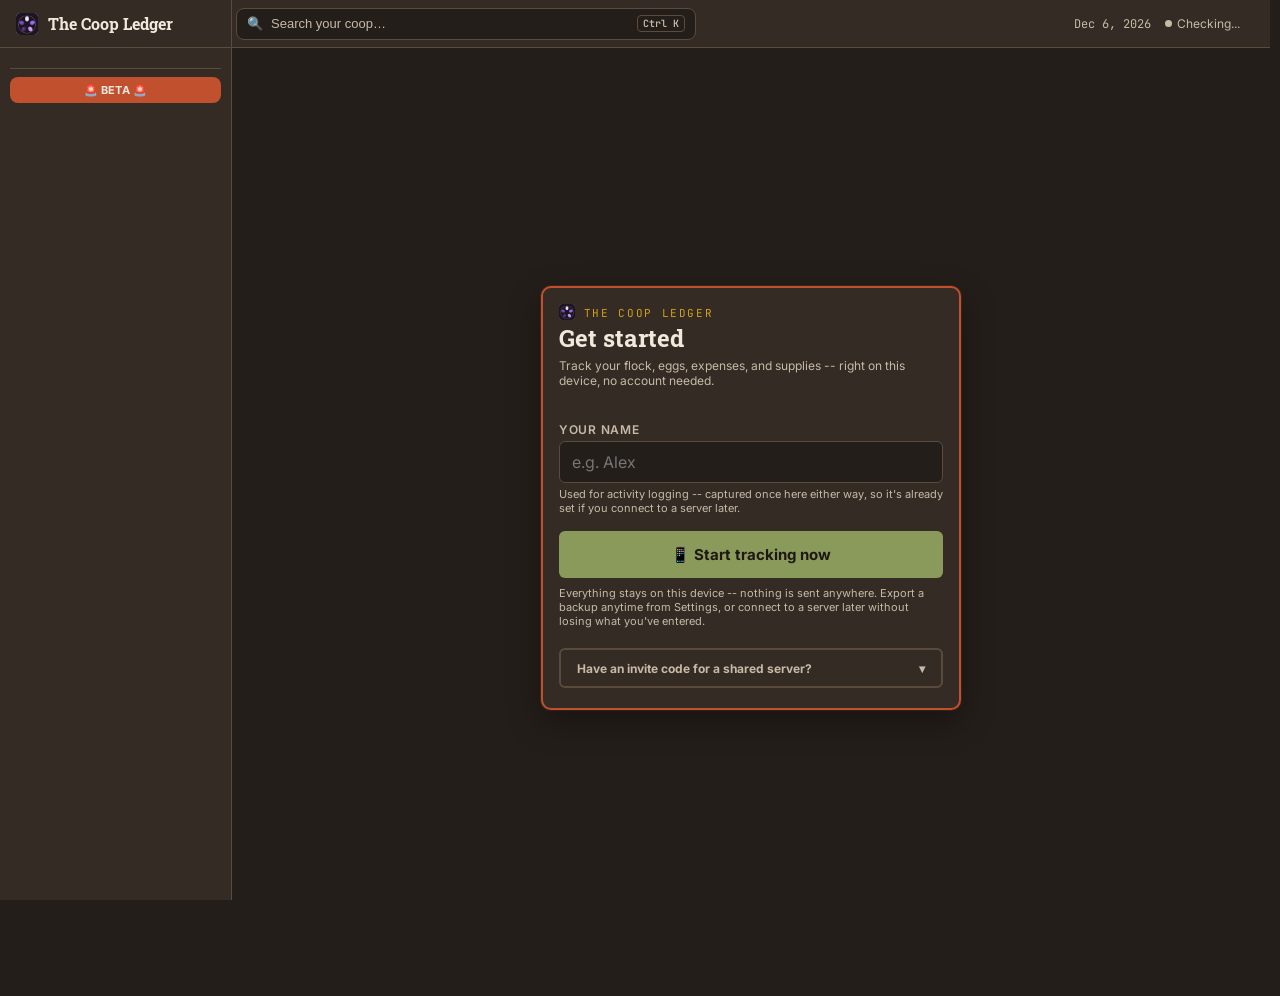
==== commit e81d6c28: "Remove the coop name from the top bar (it is in the sidebar's coop card) Co-Authored-By: Claude Sonn" ====
--- a/static/index.html
+++ b/static/index.html
@@ -30,7 +30,6 @@
         <div class="page-header" id="pageHeader">
           <span class="page-header-icon" id="pageIcon" aria-hidden="true"></span>
           <h2 class="page-header-title" id="pageTitle"></h2>
-          <span class="page-header-sub" id="pageSub"></span>
         </div>
         <div class="sticky-header-right">
           <button id="globalSearchBtn" class="header-icon-btn" aria-label="Search" title="Search (Ctrl+K)"><span aria-hidden="true">🔍</span><span class="search-label desktop-only">Search your coop…</span><kbd class="desktop-only">Ctrl K</kbd></button>
--- a/static/style.css
+++ b/static/style.css
@@ -38,6 +38,10 @@
   font-family: 'Inter', sans-serif;
 }
 
+/* Always reserve room for the page scrollbar: without it, a page tall enough to scroll is narrower than one that
+   isn't, and the whole layout (sub-tabs, title, content) jumps sideways when you switch between them. */
+html { scrollbar-gutter: stable; }
+
 .wrap { max-width: 1180px; margin: 0 auto; padding: 28px 20px 60px; }
 
 .sticky-header-group { position: sticky; top: 0; z-index: 500; }
@@ -135,7 +139,7 @@
   .range-select.sub-nav-fixed {
     position: fixed;
     left: 0; right: 0;
-    bottom: calc(76px + env(safe-area-inset-bottom));
+    bottom: var(--tabbar-h, calc(76px + env(safe-area-inset-bottom))); /* the real bar height, measured by shell.js; 76px+inset is only the fallback */
     margin-bottom: 0;
     background: var(--surface);
     border-top: 1px solid var(--border);
@@ -391,7 +395,7 @@
   .settings-subnav.visible {
     position: fixed;
     left: 0; right: 0;
-    bottom: calc(76px + env(safe-area-inset-bottom));
+    bottom: var(--tabbar-h, calc(76px + env(safe-area-inset-bottom))); /* the real bar height, measured by shell.js; 76px+inset is only the fallback */
     background: var(--surface);
     border-top: 1px solid var(--border);
     padding: 12px 10px;
@@ -1129,12 +1133,12 @@
 .floating-selection-bar { display: none; }
 .floating-selection-spacer { display: none; }
 @media (max-width: 899px) {
-  .floating-selection-spacer { display: block; height: calc(60px + 76px + env(safe-area-inset-bottom)); }
+  .floating-selection-spacer { display: block; height: calc(60px + var(--tabbar-h, calc(76px + env(safe-area-inset-bottom)))); }
   .floating-selection-bar {
     display: block;
     position: fixed;
     left: 0; right: 0;
-    bottom: calc(76px + env(safe-area-inset-bottom));
+    bottom: var(--tabbar-h, calc(76px + env(safe-area-inset-bottom))); /* the real bar height, measured by shell.js; 76px+inset is only the fallback */
     z-index: 48;
     background: var(--surface);
     border-top: 1px solid var(--border);
@@ -1317,7 +1321,7 @@
   .topbar { position: sticky; top: 0; z-index: 500; }
   .sticky-header-bar { background: var(--surface); border-bottom: 1px solid var(--border); }
   .sticky-header-inner {
-    max-width: none; margin: 0; padding: 0; height: var(--topbar-h);
+    max-width: none; margin: 0; padding: 0; height: calc(var(--topbar-h) - 1px); /* + the bar's 1px border = exactly --topbar-h, so the page never overflows the window by a pixel */
     display: flex; flex-wrap: nowrap; align-items: center; justify-content: flex-start; gap: 0;
   }
   .sticky-header-title {
@@ -1329,7 +1333,6 @@
   .page-header { display: flex; align-items: baseline; gap: 10px; padding: 0 20px; min-width: 0; flex: 0 1 auto; white-space: nowrap; }
   .page-header-icon { font-size: 17px; line-height: 1; transform: translateY(1px); }
   .page-header-title { font-family: 'Roboto Slab', serif; font-size: 17px; font-weight: 700; margin: 0; }
-  .page-header-sub { color: var(--text-dim); font-size: 13px; overflow: hidden; text-overflow: ellipsis; }
   .sticky-header-right { flex: 1; min-width: 0; display: flex; align-items: center; flex-wrap: nowrap; gap: 14px; padding: 0 16px 0 4px; }
   .desktop-only { display: inline; }
 
@@ -1401,14 +1404,16 @@
   /* ---- sub-tabs: a strip pinned directly under the top bar ---- */
   .range-select.sub-nav-fixed, .settings-subnav.visible {
     position: sticky; top: var(--topbar-h); z-index: 40;
-    display: flex; flex-wrap: nowrap; gap: 2px; overflow-x: auto;
+    display: flex; flex-wrap: nowrap; gap: 2px; overflow-x: auto; overflow-y: hidden;
+    scrollbar-width: none;
     background: var(--bg); border-bottom: 1px solid var(--border);
     margin: 0 -24px 16px; padding: 0 24px;
   }
+  .range-select.sub-nav-fixed::-webkit-scrollbar, .settings-subnav.visible::-webkit-scrollbar { display: none; }
   .settings-subnav.visible { margin-bottom: 0; }
   .sub-nav-fixed .range-btn, .settings-subnav .range-btn {
     background: none; border: none; border-bottom: 3px solid transparent; border-radius: 0;
-    padding: 10px 14px; margin-bottom: -1px; font-size: 13px; font-weight: 600; color: var(--text-dim); white-space: nowrap;
+    padding: 10px 14px; margin-bottom: 0; font-size: 13px; font-weight: 600; color: var(--text-dim); white-space: nowrap;
   }
   .sub-nav-fixed .range-btn:hover, .settings-subnav .range-btn:hover { color: var(--text); background: var(--surface); }
   .sub-nav-fixed .range-btn.active, .settings-subnav .range-btn.active {
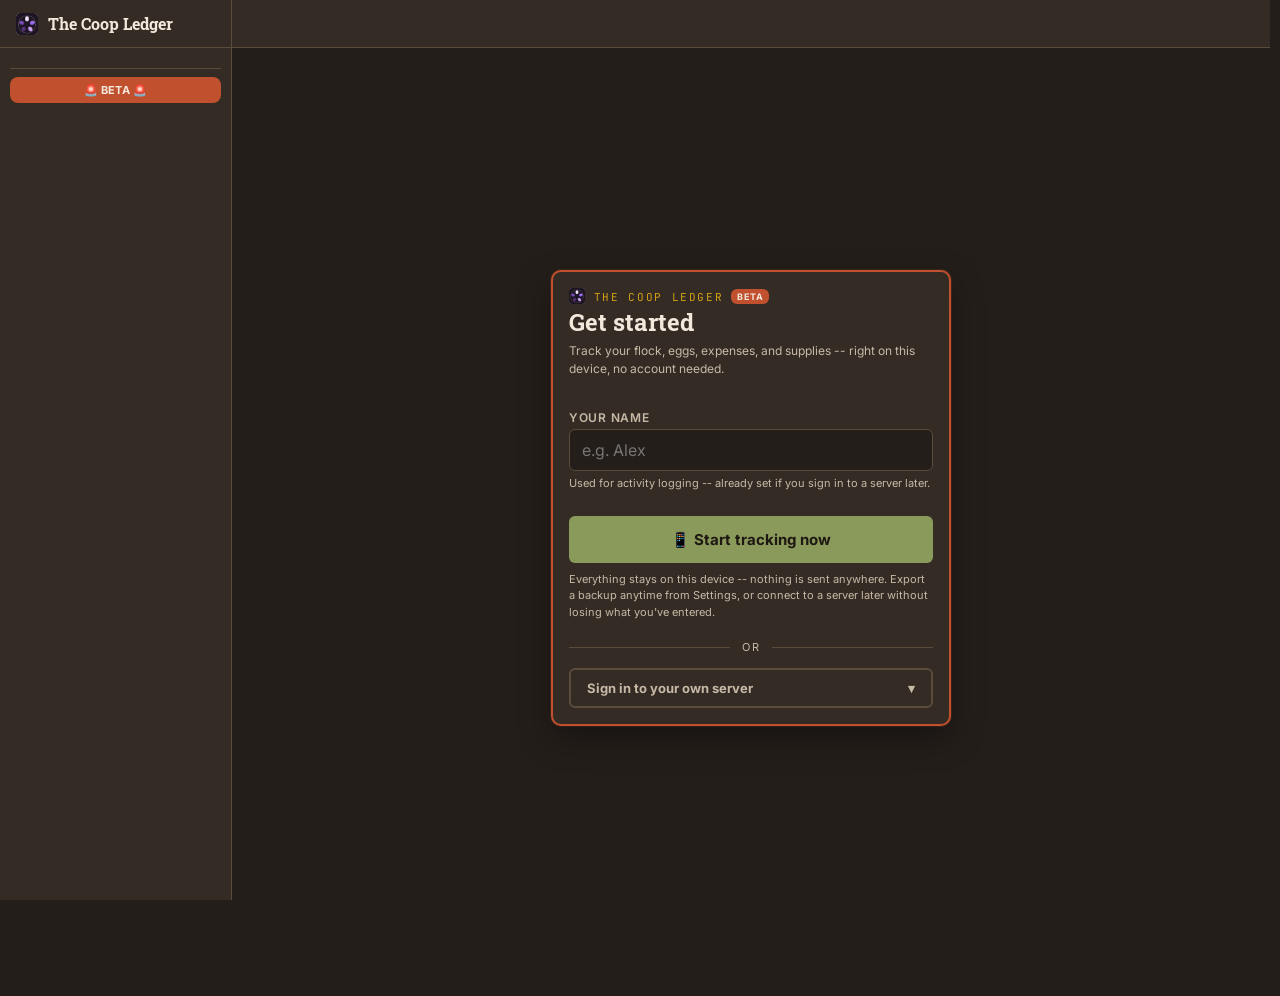
==== commit 67a7c06c: "Sign-in page, Account and Users screens; docs The screens for accounts (server side was the previous" ====
--- a/static/index.html
+++ b/static/index.html
@@ -37,6 +37,7 @@
           <div id="connIndicator" class="conn-indicator" role="status"><span class="conn-dot"></span><span id="connLabel">Checking...</span></div>
           <div id="syncIndicator" class="sync-indicator" style="display:none"></div>
           <div id="undoRedoSlot"></div>
+          <button id="userChip" class="user-chip" type="button" hidden><span class="user-chip-initials" aria-hidden="true"></span><span class="user-chip-name"></span></button>
         </div>
       </div>
     </div>
@@ -103,6 +104,8 @@
   <script src="js/eggs.js"></script>
   <script src="js/finances.js"></script>
   <script src="js/supply.js"></script>
+  <script src="js/auth-ui.js"></script>
+  <script src="js/account.js"></script>
   <script src="js/init.js"></script>
   <script src="js/pwa.js"></script>
   <script src="js/main.js"></script>
--- a/static/style.css
+++ b/static/style.css
@@ -1432,3 +1432,63 @@
 @media (prefers-reduced-motion: reduce) {
   .coop-switcher { transition: none; }
 }
+
+
+/* =====================================================================
+   Sign-in, accounts and users
+   ===================================================================== */
+.auth-wrap { display: flex; align-items: center; justify-content: center; min-height: 100vh; padding: 20px; }
+.auth-card { max-width: 400px; width: 100%; border: 2px solid var(--rust); box-shadow: 0 0 0 1px rgba(193,80,46,0.15), 0 12px 32px rgba(0,0,0,0.35); }
+.auth-title { font-size: 24px; margin: 2px 0 4px; }
+.auth-sub { font-size: 12px; margin-bottom: 16px; line-height: 1.5; }
+.auth-fine { font-size: 11px; margin-top: 8px; line-height: 1.5; }
+.auth-center { text-align: center; margin-top: 12px; }
+.auth-primary { width: 100%; justify-content: center; font-size: 15px; padding: 12px; margin-top: 8px; }
+.auth-secondary { width: 100%; justify-content: space-between; font-size: 13px; }
+.auth-error { color: var(--rust); font-size: 12px; margin: 10px 0 4px; min-height: 1.2em; }
+.auth-notice { background: color-mix(in srgb, var(--gold) 14%, transparent); border: 1px solid color-mix(in srgb, var(--gold) 45%, transparent); color: var(--text); border-radius: 8px; padding: 9px 12px; font-size: 12px; line-height: 1.5; margin: 0 0 14px; }
+.auth-divider { display: flex; align-items: center; gap: 12px; margin: 20px 0 14px; color: var(--text-dim); font-size: 11px; text-transform: uppercase; letter-spacing: 0.1em; }
+.auth-divider::before, .auth-divider::after { content: ""; flex: 1; height: 1px; background: var(--border); }
+.link-btn { background: none; border: none; padding: 0; color: var(--gold); font: inherit; font-size: 12px; cursor: pointer; text-decoration: underline; text-underline-offset: 2px; }
+.link-btn:hover, .link-btn:focus-visible { color: var(--text); outline: none; }
+.pw-row { position: relative; display: flex; }
+.pw-row input { padding-right: 62px; }
+.pw-toggle { position: absolute; right: 6px; top: 50%; transform: translateY(-50%); background: none; border: none; color: var(--text-dim); font: 600 11px 'Inter', sans-serif; text-transform: uppercase; letter-spacing: 0.06em; padding: 6px 8px; border-radius: 6px; cursor: pointer; }
+.pw-toggle:hover, .pw-toggle:focus-visible { color: var(--gold); background: var(--surface-raised); outline: none; }
+[hidden] { display: none !important; }
+
+.acct-who { display: flex; align-items: center; gap: 14px; }
+.acct-avatar { flex: none; width: 48px; height: 48px; border-radius: 50%; display: grid; place-items: center; background: var(--rust); color: #F2E9DC; font: 700 17px 'Roboto Slab', serif; }
+.acct-avatar.small { width: 36px; height: 36px; font-size: 13px; }
+.role-chip { display: inline-block; font-size: 11px; font-weight: 700; padding: 2px 8px; border-radius: 10px; border: 1px solid var(--border); color: var(--text-dim); white-space: nowrap; }
+.role-chip.role-admin { color: var(--gold); border-color: color-mix(in srgb, var(--gold) 55%, transparent); }
+.role-chip.role-member { color: var(--sage); border-color: color-mix(in srgb, var(--sage) 55%, transparent); }
+.role-chip.role-readonly { color: var(--slate); border-color: color-mix(in srgb, var(--slate) 55%, transparent); }
+.chip { display: inline-block; font-size: 10px; font-weight: 700; padding: 1px 7px; border-radius: 9px; background: var(--surface-raised); color: var(--text-dim); vertical-align: 1px; margin-left: 4px; text-transform: uppercase; letter-spacing: 0.04em; }
+.chip-warn { color: var(--gold); }
+.user-row { display: flex; align-items: center; gap: 12px; padding: 12px 0; border-top: 1px solid var(--border); flex-wrap: wrap; }
+.user-row:first-child { border-top: none; }
+.user-row.is-disabled .user-main, .user-row.is-disabled .acct-avatar { opacity: 0.5; }
+.user-main { flex: 1 1 200px; min-width: 0; }
+.user-name { font-weight: 700; }
+.user-actions { display: flex; gap: 6px; flex-wrap: wrap; flex: 0 0 auto; }
+.temp-password { font-family: 'JetBrains Mono', monospace; font-size: 22px; letter-spacing: 0.06em; text-align: center; padding: 16px; background: var(--bg); border: 1px dashed var(--gold); border-radius: 10px; user-select: all; word-break: break-all; }
+
+/* who is signed in -- the top bar, wide screens only (on a phone it's in Settings -> Account) */
+.user-chip { display: none; }
+@media (min-width: 900px) {
+  .user-chip:not([hidden]) {
+    display: inline-flex; align-items: center; gap: 8px; flex: none; max-width: 200px;
+    background: none; border: 1px solid var(--border); border-radius: 18px; padding: 3px 12px 3px 4px;
+    color: var(--text); font: 600 12px 'Inter', sans-serif; cursor: pointer;
+  }
+  .user-chip:hover, .user-chip:focus-visible { border-color: var(--gold); outline: none; }
+  .user-chip-initials { width: 24px; height: 24px; border-radius: 50%; display: grid; place-items: center; background: var(--rust); color: #F2E9DC; font: 700 10px 'Roboto Slab', serif; }
+  .user-chip-name { overflow: hidden; text-overflow: ellipsis; white-space: nowrap; }
+}
+
+/* The sign-in page is just the brand and the card: no search, status or account chip until there's a session. */
+body.onboarding #globalSearchBtn, body.onboarding #todayDate, body.onboarding #connIndicator,
+body.onboarding #syncIndicator, body.onboarding #undoRedoSlot, body.onboarding #userChip { display: none !important; }
+.auth-beta { margin-left: 8px; font: 700 9px 'Inter', sans-serif; letter-spacing: 0.08em; padding: 2px 6px; border-radius: 6px; background: var(--rust); color: #F2E9DC; vertical-align: 1px; }
+#acct_name_save { white-space: nowrap; flex: none; }
